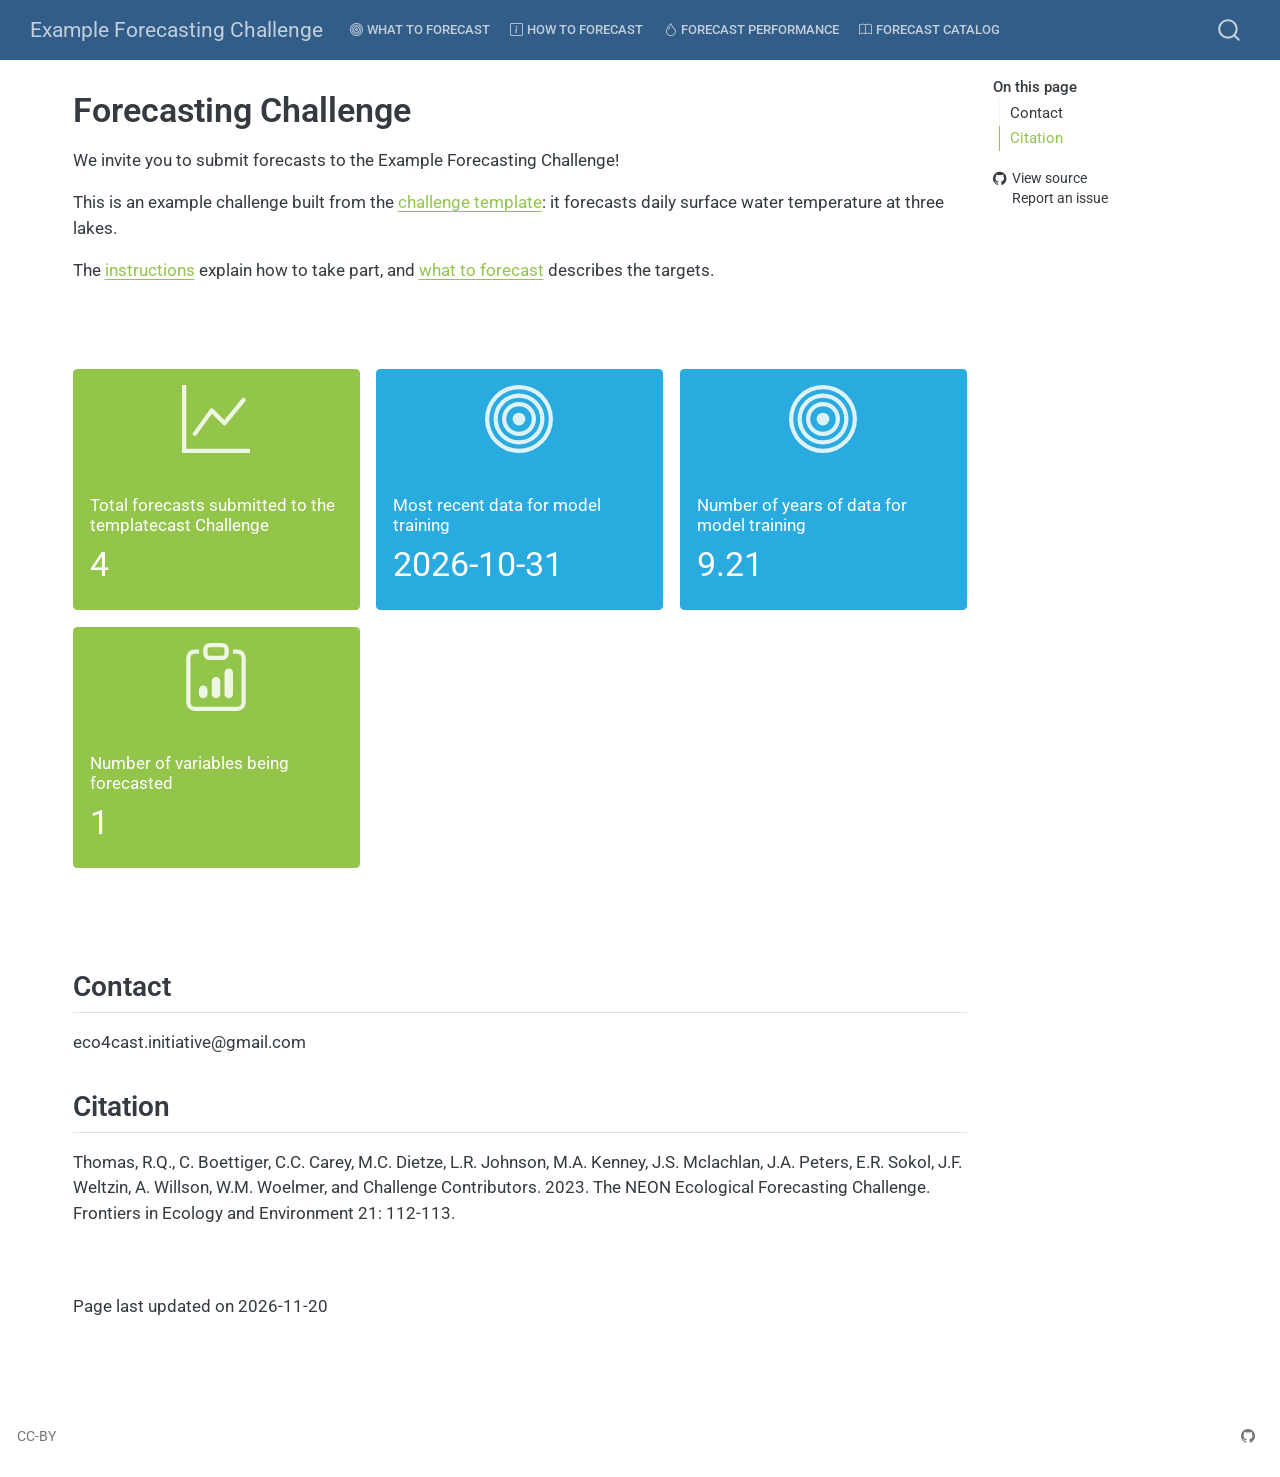
==== index.html @ 9c1fbd9d "update pages" ====
<!DOCTYPE html>
<html xmlns="http://www.w3.org/1999/xhtml" lang="en" xml:lang="en"><head>

<meta charset="utf-8">
<meta name="generator" content="quarto-1.10.19">

<meta name="viewport" content="width=device-width, initial-scale=1.0, user-scalable=yes">


<title>Forecasting Challenge – Example Forecasting Challenge</title>
<style>
/* Default styles provided by pandoc.
** See https://pandoc.org/MANUAL.html#variables-for-html for config info.
*/
span.smallcaps{font-variant: small-caps;}
div.columns{display: flex; gap: 1.5em;}
div.column{flex: auto;}
@media screen {
div.columns{gap: min(4vw, 1.5em);}
div.column{overflow-x: auto;}
}
div.hanging-indent{margin-left: 1.5em; text-indent: -1.5em;}
ul.task-list{list-style: none;}
ul.task-list li input[type="checkbox"] {
  width: 0.8em;
  margin: 0 0.8em 0.2em -1em; /* quarto-specific, see https://github.com/quarto-dev/quarto-cli/issues/4556 */ 
  vertical-align: middle;
}
</style>


<script src="site_libs/quarto-nav/quarto-nav.js"></script>
<script src="site_libs/quarto-nav/headroom.min.js"></script>
<script src="site_libs/clipboard/clipboard.min.js"></script>
<script src="site_libs/quarto-search/autocomplete.umd.js"></script>
<script src="site_libs/quarto-search/fuse.min.js"></script>
<script src="site_libs/quarto-search/quarto-search.js"></script>
<meta name="quarto:offset" content="./">
<script src="site_libs/quarto-html/quarto.js" type="module"></script>
<script src="site_libs/quarto-html/tabsets/tabsets.js" type="module"></script>
<script src="site_libs/quarto-html/popper.min.js"></script>
<script src="site_libs/quarto-html/tippy.umd.min.js"></script>
<script src="site_libs/quarto-html/anchor.min.js"></script>
<link href="site_libs/quarto-html/tippy.css" rel="stylesheet">
<link href="site_libs/quarto-html/quarto-syntax-highlighting-bf27225e3a48a9273f3daa8f8e829971.css" rel="stylesheet" id="quarto-text-highlighting-styles">
<script src="site_libs/bootstrap/bootstrap.min.js"></script>
<link href="site_libs/bootstrap/bootstrap-icons.css" rel="stylesheet">
<link href="site_libs/bootstrap/bootstrap-47fb48d67031e651012d44fee83e0b19.min.css" rel="stylesheet" append-hash="true" id="quarto-bootstrap" data-mode="light">
<script id="quarto-search-options" type="application/json">{
  "location": "navbar",
  "copy-button": false,
  "collapse-after": 3,
  "panel-placement": "end",
  "type": "overlay",
  "limit": 50,
  "keyboard-shortcut": [
    "f",
    "/",
    "s"
  ],
  "show-item-context": false,
  "language": {
    "search-no-results-text": "No results",
    "search-matching-documents-text": "matching documents",
    "search-copy-link-title": "Copy link to search",
    "search-hide-matches-text": "Hide additional matches",
    "search-more-match-text": "more match in this document",
    "search-more-matches-text": "more matches in this document",
    "search-clear-button-title": "Clear",
    "search-text-placeholder": "",
    "search-detached-cancel-button-title": "Cancel",
    "search-submit-button-title": "Submit",
    "search-label": "Search"
  }
}</script>
<link href="site_libs/htmltools-fill-0.5.9/fill.css" rel="stylesheet">
<script src="site_libs/bslib-component-js-0.12.0/components.min.js"></script>
<script src="site_libs/bslib-component-js-0.12.0/web-components.min.js" type="module"></script>
<link href="site_libs/bslib-component-css-0.12.0/components.css" rel="stylesheet">
<script src="site_libs/bslib-tag-require-0.12.0/tag-require.js"></script>


<link rel="stylesheet" href="styles.css">
</head>

<body class="nav-fixed quarto-light">

<div id="quarto-search-results"></div>
  <header id="quarto-header" class="headroom fixed-top">
    <nav class="navbar navbar-expand-lg " data-bs-theme="dark">
      <div class="navbar-container container-fluid">
      <div class="navbar-brand-container mx-auto">
    <a class="navbar-brand" href="./index.html">
    <span class="navbar-title">Example Forecasting Challenge</span>
    </a>
  </div>
            <div id="quarto-search" class="" title="Search"></div>
          <button class="navbar-toggler" type="button" data-bs-toggle="collapse" data-bs-target="#navbarCollapse" aria-controls="navbarCollapse" role="menu" aria-expanded="false" aria-label="Toggle navigation" onclick="if (window.quartoToggleHeadroom) { window.quartoToggleHeadroom(); }">
  <span class="navbar-toggler-icon"></span>
</button>
          <div class="collapse navbar-collapse" id="navbarCollapse">
            <ul class="navbar-nav navbar-nav-scroll me-auto">
  <li class="nav-item">
    <a class="nav-link" href="./targets.html"> <i class="bi bi-bullseye" role="img">
</i> 
<span class="menu-text">What to forecast</span></a>
  </li>  
  <li class="nav-item">
    <a class="nav-link" href="./instructions.html"> <i class="bi bi-info-square" role="img">
</i> 
<span class="menu-text">How to forecast</span></a>
  </li>  
  <li class="nav-item">
    <a class="nav-link" href="./performance.html"> <i class="bi bi-droplet" role="img">
</i> 
<span class="menu-text">Forecast performance</span></a>
  </li>  
  <li class="nav-item">
    <a class="nav-link" href="./catalog.html"> <i class="bi bi-book" role="img">
</i> 
<span class="menu-text">Forecast catalog</span></a>
  </li>  
</ul>
          </div> <!-- /navcollapse -->
            <div class="quarto-navbar-tools">
</div>
      </div> <!-- /container-fluid -->
    </nav>
</header>
<!-- content -->
<div id="quarto-content" class="quarto-container page-columns page-rows-contents page-layout-full page-navbar">
<!-- sidebar -->
<!-- margin-sidebar -->
    <div id="quarto-margin-sidebar" class="sidebar margin-sidebar">
        <nav id="TOC" role="doc-toc" class="toc-active">
    <h2 id="toc-title">On this page</h2>
   
  <ul>
  <li><a href="#contact" id="toc-contact" class="nav-link active" data-scroll-target="#contact">Contact</a></li>
  <li><a href="#citation" id="toc-citation" class="nav-link" data-scroll-target="#citation">Citation</a></li>
  </ul>
<div class="toc-actions"><ul><li><a href="https://github.com/rqthomas/challenge-template/blob/main/index.qmd" class="toc-action"><i class="bi bi-github"></i>View source</a></li><li><a href="https://github.com/rqthomas/challenge-template/issues/new" class="toc-action"><i class="bi empty"></i>Report an issue</a></li></ul></div></nav>
    </div>
<!-- main -->
<main class="content column-page-left" id="quarto-document-content">

<header id="title-block-header" class="quarto-title-block default">
<div class="quarto-title">
<h1 class="title">Forecasting Challenge</h1>
</div>



<div class="quarto-title-meta column-page-left">

    
  
    
  </div>
  


</header>


<!-- The home page text above the headline numbers. Replace with your own:
     what the challenge is, who runs it and why. Other files you can add in
     this folder are listed in ?challengeci::render_dashboard. -->
<p>We invite you to submit forecasts to the Example Forecasting Challenge!</p>
<p>This is an example challenge built from the <a href="https://github.com/eco4cast/challenge-template">challenge template</a>: it forecasts daily surface water temperature at three lakes.</p>
<p>The <a href="./instructions.html">instructions</a> explain how to take part, and <a href="./targets.html">what to forecast</a> describes the targets.</p>
<p><br> <br></p>
<div class="cell">
<div class="cell-output-display">
<div class="bslib-grid bslib-mb-spacing html-fill-item" data-require-bs-caller="layout_column_wrap()" data-require-bs-version="5" style="grid-template-columns:repeat(auto-fit, minmax(min(250px, 100%), 1fr));grid-auto-rows:1fr;--bslib-grid-height:auto;--bslib-grid-height-mobile:auto;">
<div class="bslib-grid-item bslib-gap-spacing html-fill-container">
<div class="card bslib-card bslib-mb-spacing html-fill-item html-fill-container bslib-value-box bg-success showcase-left-center" data-bslib-card-init="" data-require-bs-caller="card() value_box()" data-require-bs-version="5 5">
<div class="card-body bslib-gap-spacing html-fill-item html-fill-container" style="margin-top:auto;margin-bottom:auto;flex:1 1 auto; padding:0;">
<div class="value-box-grid html-fill-item" style="--bslib-grid-height:auto;--bslib-grid-height-mobile:auto;---bslib-value-box-showcase-w:30%;---bslib-value-box-showcase-w-fs:1fr;---bslib-value-box-showcase-max-h:100px;---bslib-value-box-showcase-max-h-fs:67%;">
<div class="value-box-showcase html-fill-item html-fill-container"><svg xmlns="http://www.w3.org/2000/svg" viewbox="0 0 16 16" class="bi bi-graph-up " style="height:1em;width:1em;fill:currentColor;vertical-align:-0.125em;" aria-hidden="true" role="img"><path fill-rule="evenodd" d="M0 0h1v15h15v1H0V0Zm14.817 3.113a.5.5 0 0 1 .07.704l-4.5 5.5a.5.5 0 0 1-.74.037L7.06 6.767l-3.656 5.027a.5.5 0 0 1-.808-.588l4-5.5a.5.5 0 0 1 .758-.06l2.609 2.61 4.15-5.073a.5.5 0 0 1 .704-.07Z"></path></svg></div>
<div class="value-box-area html-fill-item html-fill-container">
<p class="value-box-title">Total forecasts submitted to the templatecast Challenge</p>
<p class="value-box-value">4</p>
</div>
</div>
</div>
<script data-bslib-card-init="">bslib.Card.initializeAllCards();</script>
</div>
</div>
<div class="bslib-grid-item bslib-gap-spacing html-fill-container">
<div class="card bslib-card bslib-mb-spacing html-fill-item html-fill-container bslib-value-box bg-info showcase-left-center" data-bslib-card-init="" data-require-bs-caller="card() value_box()" data-require-bs-version="5 5">
<div class="card-body bslib-gap-spacing html-fill-item html-fill-container" style="margin-top:auto;margin-bottom:auto;flex:1 1 auto; padding:0;">
<div class="value-box-grid html-fill-item" style="--bslib-grid-height:auto;--bslib-grid-height-mobile:auto;---bslib-value-box-showcase-w:30%;---bslib-value-box-showcase-w-fs:1fr;---bslib-value-box-showcase-max-h:100px;---bslib-value-box-showcase-max-h-fs:67%;">
<div class="value-box-showcase html-fill-item html-fill-container"><svg xmlns="http://www.w3.org/2000/svg" viewbox="0 0 16 16" class="bi bi-bullseye " style="height:1em;width:1em;fill:currentColor;vertical-align:-0.125em;" aria-hidden="true" role="img"><path d="M8 15A7 7 0 1 1 8 1a7 7 0 0 1 0 14zm0 1A8 8 0 1 0 8 0a8 8 0 0 0 0 16z"></path>
<path d="M8 13A5 5 0 1 1 8 3a5 5 0 0 1 0 10zm0 1A6 6 0 1 0 8 2a6 6 0 0 0 0 12z"></path>
<path d="M8 11a3 3 0 1 1 0-6 3 3 0 0 1 0 6zm0 1a4 4 0 1 0 0-8 4 4 0 0 0 0 8z"></path>
<path d="M9.5 8a1.5 1.5 0 1 1-3 0 1.5 1.5 0 0 1 3 0z"></path></svg></div>
<div class="value-box-area html-fill-item html-fill-container">
<p class="value-box-title">Most recent data for model training</p>
<p class="value-box-value">2026-10-31</p>
</div>
</div>
</div>
<script data-bslib-card-init="">bslib.Card.initializeAllCards();</script>
</div>
</div>
<div class="bslib-grid-item bslib-gap-spacing html-fill-container">
<div class="card bslib-card bslib-mb-spacing html-fill-item html-fill-container bslib-value-box bg-info showcase-left-center" data-bslib-card-init="" data-require-bs-caller="card() value_box()" data-require-bs-version="5 5">
<div class="card-body bslib-gap-spacing html-fill-item html-fill-container" style="margin-top:auto;margin-bottom:auto;flex:1 1 auto; padding:0;">
<div class="value-box-grid html-fill-item" style="--bslib-grid-height:auto;--bslib-grid-height-mobile:auto;---bslib-value-box-showcase-w:30%;---bslib-value-box-showcase-w-fs:1fr;---bslib-value-box-showcase-max-h:100px;---bslib-value-box-showcase-max-h-fs:67%;">
<div class="value-box-showcase html-fill-item html-fill-container"><svg xmlns="http://www.w3.org/2000/svg" viewbox="0 0 16 16" class="bi bi-bullseye " style="height:1em;width:1em;fill:currentColor;vertical-align:-0.125em;" aria-hidden="true" role="img"><path d="M8 15A7 7 0 1 1 8 1a7 7 0 0 1 0 14zm0 1A8 8 0 1 0 8 0a8 8 0 0 0 0 16z"></path>
<path d="M8 13A5 5 0 1 1 8 3a5 5 0 0 1 0 10zm0 1A6 6 0 1 0 8 2a6 6 0 0 0 0 12z"></path>
<path d="M8 11a3 3 0 1 1 0-6 3 3 0 0 1 0 6zm0 1a4 4 0 1 0 0-8 4 4 0 0 0 0 8z"></path>
<path d="M9.5 8a1.5 1.5 0 1 1-3 0 1.5 1.5 0 0 1 3 0z"></path></svg></div>
<div class="value-box-area html-fill-item html-fill-container">
<p class="value-box-title">Number of years of data for model training</p>
<p class="value-box-value">9.21</p>
</div>
</div>
</div>
<script data-bslib-card-init="">bslib.Card.initializeAllCards();</script>
</div>
</div>
<div class="bslib-grid-item bslib-gap-spacing html-fill-container">
<div class="card bslib-card bslib-mb-spacing html-fill-item html-fill-container bslib-value-box bg-success showcase-left-center" data-bslib-card-init="" data-require-bs-caller="card() value_box()" data-require-bs-version="5 5">
<div class="card-body bslib-gap-spacing html-fill-item html-fill-container" style="margin-top:auto;margin-bottom:auto;flex:1 1 auto; padding:0;">
<div class="value-box-grid html-fill-item" style="--bslib-grid-height:auto;--bslib-grid-height-mobile:auto;---bslib-value-box-showcase-w:30%;---bslib-value-box-showcase-w-fs:1fr;---bslib-value-box-showcase-max-h:100px;---bslib-value-box-showcase-max-h-fs:67%;">
<div class="value-box-showcase html-fill-item html-fill-container"><svg xmlns="http://www.w3.org/2000/svg" viewbox="0 0 16 16" class="bi bi-clipboard-data " style="height:1em;width:1em;fill:currentColor;vertical-align:-0.125em;" aria-hidden="true" role="img"><path d="M4 11a1 1 0 1 1 2 0v1a1 1 0 1 1-2 0v-1zm6-4a1 1 0 1 1 2 0v5a1 1 0 1 1-2 0V7zM7 9a1 1 0 0 1 2 0v3a1 1 0 1 1-2 0V9z"></path>
<path d="M4 1.5H3a2 2 0 0 0-2 2V14a2 2 0 0 0 2 2h10a2 2 0 0 0 2-2V3.5a2 2 0 0 0-2-2h-1v1h1a1 1 0 0 1 1 1V14a1 1 0 0 1-1 1H3a1 1 0 0 1-1-1V3.5a1 1 0 0 1 1-1h1v-1z"></path>
<path d="M9.5 1a.5.5 0 0 1 .5.5v1a.5.5 0 0 1-.5.5h-3a.5.5 0 0 1-.5-.5v-1a.5.5 0 0 1 .5-.5h3zm-3-1A1.5 1.5 0 0 0 5 1.5v1A1.5 1.5 0 0 0 6.5 4h3A1.5 1.5 0 0 0 11 2.5v-1A1.5 1.5 0 0 0 9.5 0h-3z"></path></svg></div>
<div class="value-box-area html-fill-item html-fill-container">
<p class="value-box-title">Number of variables being forecasted</p>
<p class="value-box-value">1</p>
</div>
</div>
</div>
<script data-bslib-card-init="">bslib.Card.initializeAllCards();</script>
</div>
</div>
</div>
</div>
</div>
<p><br> <br></p>
<!-- Default end of the home page. A challenge replaces it with its own
     _content/home-more.qmd in its dashboard folder. -->
<section id="contact" class="level2">
<h2 class="anchored" data-anchor-id="contact">Contact</h2>
<p>eco4cast.initiative@gmail.com</p>
</section>
<section id="citation" class="level2">
<h2 class="anchored" data-anchor-id="citation">Citation</h2>
<p>Thomas, R.Q., C. Boettiger, C.C. Carey, M.C. Dietze, L.R. Johnson, M.A.&nbsp;Kenney, J.S. Mclachlan, J.A. Peters, E.R. Sokol, J.F. Weltzin, A. Willson, W.M. Woelmer, and Challenge Contributors. 2023. The NEON Ecological Forecasting Challenge. Frontiers in Ecology and Environment 21: 112-113.</p>
<p><br> <br> Page last updated on 2026-11-20</p>


</section>

</main> <!-- /main -->
<script id="quarto-html-after-body" type="application/javascript">
  window.document.addEventListener("DOMContentLoaded", function (event) {
    const icon = "";
    const anchorJS = new window.AnchorJS();
    anchorJS.options = {
      placement: 'right',
      icon: icon
    };
    anchorJS.add('.anchored');
    const isCodeAnnotation = (el) => {
      for (const clz of el.classList) {
        if (clz.startsWith('code-annotation-')) {                     
          return true;
        }
      }
      return false;
    }
    const onCopySuccess = function(e) {
      // button target
      const button = e.trigger;
      // don't keep focus
      button.blur();
      // flash "checked"
      button.classList.add('code-copy-button-checked');
      var currentTitle = button.getAttribute("title");
      button.setAttribute("title", "Copied!");
      let tooltip;
      if (window.bootstrap) {
        button.setAttribute("data-bs-toggle", "tooltip");
        button.setAttribute("data-bs-placement", "left");
        button.setAttribute("data-bs-title", "Copied!");
        tooltip = new bootstrap.Tooltip(button, 
          { trigger: "manual", 
            customClass: "code-copy-button-tooltip",
            offset: [0, -8]});
        tooltip.show();    
      }
      setTimeout(function() {
        if (tooltip) {
          tooltip.hide();
          button.removeAttribute("data-bs-title");
          button.removeAttribute("data-bs-toggle");
          button.removeAttribute("data-bs-placement");
        }
        button.setAttribute("title", currentTitle);
        button.classList.remove('code-copy-button-checked');
      }, 1000);
      // clear code selection
      e.clearSelection();
    }
    const getTextToCopy = function(trigger) {
      const outerScaffold = trigger.parentElement.cloneNode(true);
      const codeEl = outerScaffold.querySelector('code');
      for (const childEl of codeEl.children) {
        if (isCodeAnnotation(childEl)) {
          childEl.remove();
        }
      }
      return codeEl.innerText;
    }
    const clipboard = new window.ClipboardJS('.code-copy-button:not([data-in-quarto-modal])', {
      text: getTextToCopy
    });
    clipboard.on('success', onCopySuccess);
    if (window.document.getElementById('quarto-embedded-source-code-modal')) {
      const clipboardModal = new window.ClipboardJS('.code-copy-button[data-in-quarto-modal]', {
        text: getTextToCopy,
        container: window.document.getElementById('quarto-embedded-source-code-modal')
      });
      clipboardModal.on('success', onCopySuccess);
    }
      var localhostRegex = new RegExp(/^(?:http|https):\/\/localhost\:?[0-9]*\//);
      var mailtoRegex = new RegExp(/^mailto:/);
        var filterRegex = new RegExp("https:\/\/rqthomas\.github\.io\/challenge-template\/");
      var isInternal = (href) => {
          return filterRegex.test(href) || localhostRegex.test(href) || mailtoRegex.test(href);
      }
      // Inspect non-navigation links and adorn them if external
     var links = window.document.querySelectorAll('a[href]:not(.nav-link):not(.navbar-brand):not(.toc-action):not(.sidebar-link):not(.sidebar-item-toggle):not(.pagination-link):not(.no-external):not([aria-hidden]):not(.dropdown-item):not(.quarto-navigation-tool):not(.about-link)');
      for (var i=0; i<links.length; i++) {
        const link = links[i];
        if (!isInternal(link.href)) {
          // undo the damage that might have been done by quarto-nav.js in the case of
          // links that we want to consider external
          if (link.dataset.originalHref !== undefined) {
            link.href = link.dataset.originalHref;
          }
        }
      }
    function tippyHover(el, contentFn, onTriggerFn, onUntriggerFn) {
      const config = {
        allowHTML: true,
        maxWidth: 500,
        delay: 100,
        arrow: false,
        appendTo: function(el) {
            return el.parentElement;
        },
        interactive: true,
        interactiveBorder: 10,
        theme: 'quarto',
        placement: 'bottom-start',
      };
      if (contentFn) {
        config.content = contentFn;
      }
      if (onTriggerFn) {
        config.onTrigger = onTriggerFn;
      }
      if (onUntriggerFn) {
        config.onUntrigger = onUntriggerFn;
      }
      window.tippy(el, config); 
    }
    const noterefs = window.document.querySelectorAll('a[role="doc-noteref"]');
    for (var i=0; i<noterefs.length; i++) {
      const ref = noterefs[i];
      tippyHover(ref, function() {
        // use id or data attribute instead here
        let href = ref.getAttribute('data-footnote-href') || ref.getAttribute('href');
        try { href = new URL(href).hash; } catch {}
        const id = href.replace(/^#\/?/, "");
        const note = window.document.getElementById(id);
        if (note) {
          return note.innerHTML;
        } else {
          return "";
        }
      });
    }
    const xrefs = window.document.querySelectorAll('a.quarto-xref');
    const processXRef = (id, note) => {
      // Strip column container classes
      const stripColumnClz = (el) => {
        el.classList.remove("page-full", "page-columns");
        if (el.children) {
          for (const child of el.children) {
            stripColumnClz(child);
          }
        }
      }
      stripColumnClz(note)
      if (id === null || id.startsWith('sec-')) {
        // Special case sections, only their first couple elements
        const container = document.createElement("div");
        if (note.children && note.children.length > 2) {
          container.appendChild(note.children[0].cloneNode(true));
          for (let i = 1; i < note.children.length; i++) {
            const child = note.children[i];
            if (child.tagName === "P" && child.innerText === "") {
              continue;
            } else {
              container.appendChild(child.cloneNode(true));
              break;
            }
          }
          if (window.Quarto?.typesetMath) {
            window.Quarto.typesetMath(container);
          }
          return container.innerHTML
        } else {
          if (window.Quarto?.typesetMath) {
            window.Quarto.typesetMath(note);
          }
          return note.innerHTML;
        }
      } else {
        // Remove any anchor links if they are present
        const anchorLink = note.querySelector('a.anchorjs-link');
        if (anchorLink) {
          anchorLink.remove();
        }
        if (window.Quarto?.typesetMath) {
          window.Quarto.typesetMath(note);
        }
        if (note.classList.contains("callout")) {
          return note.outerHTML;
        } else {
          return note.innerHTML;
        }
      }
    }
    for (var i=0; i<xrefs.length; i++) {
      const xref = xrefs[i];
      tippyHover(xref, undefined, function(instance) {
        instance.disable();
        let url = xref.getAttribute('href');
        let hash = undefined; 
        if (url.startsWith('#')) {
          hash = url;
        } else {
          try { hash = new URL(url).hash; } catch {}
        }
        if (hash) {
          const id = hash.replace(/^#\/?/, "");
          const note = window.document.getElementById(id);
          if (note !== null) {
            try {
              const html = processXRef(id, note.cloneNode(true));
              instance.setContent(html);
            } finally {
              instance.enable();
              instance.show();
            }
          } else {
            // See if we can fetch this
            fetch(url.split('#')[0])
            .then(res => res.text())
            .then(html => {
              const parser = new DOMParser();
              const htmlDoc = parser.parseFromString(html, "text/html");
              const note = htmlDoc.getElementById(id);
              if (note !== null) {
                const html = processXRef(id, note);
                instance.setContent(html);
              } 
            }).finally(() => {
              instance.enable();
              instance.show();
            });
          }
        } else {
          // See if we can fetch a full url (with no hash to target)
          // This is a special case and we should probably do some content thinning / targeting
          fetch(url)
          .then(res => res.text())
          .then(html => {
            const parser = new DOMParser();
            const htmlDoc = parser.parseFromString(html, "text/html");
            const note = htmlDoc.querySelector('main.content');
            if (note !== null) {
              // This should only happen for chapter cross references
              // (since there is no id in the URL)
              // remove the first header
              if (note.children.length > 0 && note.children[0].tagName === "HEADER") {
                note.children[0].remove();
              }
              const html = processXRef(null, note);
              instance.setContent(html);
            } 
          }).finally(() => {
            instance.enable();
            instance.show();
          });
        }
      }, function(instance) {
      });
    }
        let selectedAnnoteEl;
        const selectorForAnnotation = ( cell, annotation) => {
          let cellAttr = 'data-code-cell="' + cell + '"';
          let lineAttr = 'data-code-annotation="' +  annotation + '"';
          const selector = 'span[' + cellAttr + '][' + lineAttr + ']';
          return selector;
        }
        const selectCodeLines = (annoteEl) => {
          const doc = window.document;
          const targetCell = annoteEl.getAttribute("data-target-cell");
          const targetAnnotation = annoteEl.getAttribute("data-target-annotation");
          const annoteSpan = window.document.querySelector(selectorForAnnotation(targetCell, targetAnnotation));
          const lines = annoteSpan.getAttribute("data-code-lines").split(",");
          const lineIds = lines.map((line) => {
            return targetCell + "-" + line;
          })
          let top = null;
          let height = null;
          let parent = null;
          if (lineIds.length > 0) {
              //compute the position of the single el (top and bottom and make a div)
              const el = window.document.getElementById(lineIds[0]);
              top = el.offsetTop;
              height = el.offsetHeight;
              parent = el.parentElement.parentElement;
            if (lineIds.length > 1) {
              const lastEl = window.document.getElementById(lineIds[lineIds.length - 1]);
              const bottom = lastEl.offsetTop + lastEl.offsetHeight;
              height = bottom - top;
            }
            if (top !== null && height !== null && parent !== null) {
              // cook up a div (if necessary) and position it 
              let div = window.document.getElementById("code-annotation-line-highlight");
              if (div === null) {
                div = window.document.createElement("div");
                div.setAttribute("id", "code-annotation-line-highlight");
                div.style.position = 'absolute';
                parent.appendChild(div);
              }
              div.style.top = top - 2 + "px";
              div.style.height = height + 4 + "px";
              div.style.left = 0;
              let gutterDiv = window.document.getElementById("code-annotation-line-highlight-gutter");
              if (gutterDiv === null) {
                gutterDiv = window.document.createElement("div");
                gutterDiv.setAttribute("id", "code-annotation-line-highlight-gutter");
                gutterDiv.style.position = 'absolute';
                const codeCell = window.document.getElementById(targetCell);
                const gutter = codeCell.querySelector('.code-annotation-gutter');
                gutter.appendChild(gutterDiv);
              }
              gutterDiv.style.top = top - 2 + "px";
              gutterDiv.style.height = height + 4 + "px";
            }
            selectedAnnoteEl = annoteEl;
          }
        };
        const unselectCodeLines = () => {
          const elementsIds = ["code-annotation-line-highlight", "code-annotation-line-highlight-gutter"];
          elementsIds.forEach((elId) => {
            const div = window.document.getElementById(elId);
            if (div) {
              div.remove();
            }
          });
          selectedAnnoteEl = undefined;
        };
          // Handle positioning of the toggle
      window.addEventListener(
        "resize",
        throttle(() => {
          elRect = undefined;
          if (selectedAnnoteEl) {
            selectCodeLines(selectedAnnoteEl);
          }
        }, 10)
      );
      function throttle(fn, ms) {
      let throttle = false;
      let timer;
        return (...args) => {
          if(!throttle) { // first call gets through
              fn.apply(this, args);
              throttle = true;
          } else { // all the others get throttled
              if(timer) clearTimeout(timer); // cancel #2
              timer = setTimeout(() => {
                fn.apply(this, args);
                timer = throttle = false;
              }, ms);
          }
        };
      }
        // Attach click handler to the DT
        const annoteDls = window.document.querySelectorAll('dt[data-target-cell]');
        for (const annoteDlNode of annoteDls) {
          annoteDlNode.addEventListener('click', (event) => {
            const clickedEl = event.target;
            if (clickedEl !== selectedAnnoteEl) {
              unselectCodeLines();
              const activeEl = window.document.querySelector('dt[data-target-cell].code-annotation-active');
              if (activeEl) {
                activeEl.classList.remove('code-annotation-active');
              }
              selectCodeLines(clickedEl);
              clickedEl.classList.add('code-annotation-active');
            } else {
              // Unselect the line
              unselectCodeLines();
              clickedEl.classList.remove('code-annotation-active');
            }
          });
        }
    const findCites = (el) => {
      const parentEl = el.parentElement;
      if (parentEl) {
        const cites = parentEl.dataset.cites;
        if (cites) {
          return {
            el,
            cites: cites.split(' ')
          };
        } else {
          return findCites(el.parentElement)
        }
      } else {
        return undefined;
      }
    };
    var bibliorefs = window.document.querySelectorAll('a[role="doc-biblioref"]');
    for (var i=0; i<bibliorefs.length; i++) {
      const ref = bibliorefs[i];
      const citeInfo = findCites(ref);
      if (citeInfo) {
        tippyHover(citeInfo.el, function() {
          var popup = window.document.createElement('div');
          citeInfo.cites.forEach(function(cite) {
            var citeDiv = window.document.createElement('div');
            citeDiv.classList.add('hanging-indent');
            citeDiv.classList.add('csl-entry');
            var biblioDiv = window.document.getElementById('ref-' + cite);
            if (biblioDiv) {
              citeDiv.innerHTML = biblioDiv.innerHTML;
            }
            popup.appendChild(citeDiv);
          });
          return popup.innerHTML;
        });
      }
    }
  });
  </script>
</div> <!-- /content -->
<footer class="footer">
  <div class="nav-footer">
    <div class="nav-footer-left">
<p>CC-BY</p>
</div>   
    <div class="nav-footer-center">
      &nbsp;
    <div class="toc-actions d-sm-block d-md-none"><ul><li><a href="https://github.com/rqthomas/challenge-template/blob/main/index.qmd" class="toc-action"><i class="bi bi-github"></i>View source</a></li><li><a href="https://github.com/rqthomas/challenge-template/issues/new" class="toc-action"><i class="bi empty"></i>Report an issue</a></li></ul></div></div>
    <div class="nav-footer-right">
      <ul class="footer-items list-unstyled">
    <li class="nav-item compact">
    <a class="nav-link" href="https://github.com/rqthomas/challenge-template">
      <i class="bi bi-github" role="img">
</i> 
    </a>
  </li>  
</ul>
    </div>
  </div>
</footer>




</body></html>
---- site_libs/quarto-html/tippy.css ----
.tippy-box[data-animation=fade][data-state=hidden]{opacity:0}[data-tippy-root]{max-width:calc(100vw - 10px)}.tippy-box{position:relative;background-color:#333;color:#fff;border-radius:4px;font-size:14px;line-height:1.4;white-space:normal;outline:0;transition-property:transform,visibility,opacity}.tippy-box[data-placement^=top]>.tippy-arrow{bottom:0}.tippy-box[data-placement^=top]>.tippy-arrow:before{bottom:-7px;left:0;border-width:8px 8px 0;border-top-color:initial;transform-origin:center top}.tippy-box[data-placement^=bottom]>.tippy-arrow{top:0}.tippy-box[data-placement^=bottom]>.tippy-arrow:before{top:-7px;left:0;border-width:0 8px 8px;border-bottom-color:initial;transform-origin:center bottom}.tippy-box[data-placement^=left]>.tippy-arrow{right:0}.tippy-box[data-placement^=left]>.tippy-arrow:before{border-width:8px 0 8px 8px;border-left-color:initial;right:-7px;transform-origin:center left}.tippy-box[data-placement^=right]>.tippy-arrow{left:0}.tippy-box[data-placement^=right]>.tippy-arrow:before{left:-7px;border-width:8px 8px 8px 0;border-right-color:initial;transform-origin:center right}.tippy-box[data-inertia][data-state=visible]{transition-timing-function:cubic-bezier(.54,1.5,.38,1.11)}.tippy-arrow{width:16px;height:16px;color:#333}.tippy-arrow:before{content:"";position:absolute;border-color:transparent;border-style:solid}.tippy-content{position:relative;padding:5px 9px;z-index:1}
---- site_libs/quarto-html/quarto-syntax-highlighting-bf27225e3a48a9273f3daa8f8e829971.css ----
/* quarto syntax highlight colors */
:root {
  --quarto-hl-ot-color: #003B4F;
  --quarto-hl-at-color: #657422;
  --quarto-hl-ss-color: #20794D;
  --quarto-hl-an-color: #5E5E5E;
  --quarto-hl-fu-color: #4758AB;
  --quarto-hl-st-color: #20794D;
  --quarto-hl-cf-color: #003B4F;
  --quarto-hl-op-color: #5E5E5E;
  --quarto-hl-er-color: #AD0000;
  --quarto-hl-bn-color: #AD0000;
  --quarto-hl-al-color: #AD0000;
  --quarto-hl-va-color: #111111;
  --quarto-hl-bu-color: inherit;
  --quarto-hl-ex-color: inherit;
  --quarto-hl-pp-color: #AD0000;
  --quarto-hl-in-color: #5E5E5E;
  --quarto-hl-vs-color: #20794D;
  --quarto-hl-wa-color: #5E5E5E;
  --quarto-hl-do-color: #5E5E5E;
  --quarto-hl-im-color: #00769E;
  --quarto-hl-ch-color: #20794D;
  --quarto-hl-dt-color: #AD0000;
  --quarto-hl-fl-color: #AD0000;
  --quarto-hl-co-color: #5E5E5E;
  --quarto-hl-cv-color: #5E5E5E;
  --quarto-hl-cn-color: #8f5902;
  --quarto-hl-sc-color: #5E5E5E;
  --quarto-hl-dv-color: #AD0000;
  --quarto-hl-kw-color: #003B4F;
}

/* other quarto variables */
:root {
  --quarto-font-monospace: SFMono-Regular, Menlo, Monaco, Consolas, "Liberation Mono", "Courier New", monospace;
}

/* syntax highlight based on Pandoc's rules */
pre > code.sourceCode > span {
  color: #003B4F;
}

code.sourceCode > span {
  color: #003B4F;
}

div.sourceCode,
div.sourceCode pre.sourceCode {
  color: #003B4F;
}

/* Normal */
code span {
  color: #003B4F;
}

/* Alert */
code span.al {
  color: #AD0000;
  font-style: inherit;
}

/* Annotation */
code span.an {
  color: #5E5E5E;
  font-style: inherit;
}

/* Attribute */
code span.at {
  color: #657422;
  font-style: inherit;
}

/* BaseN */
code span.bn {
  color: #AD0000;
  font-style: inherit;
}

/* BuiltIn */
code span.bu {
  font-style: inherit;
}

/* ControlFlow */
code span.cf {
  color: #003B4F;
  font-weight: bold;
  font-style: inherit;
}

/* Char */
code span.ch {
  color: #20794D;
  font-style: inherit;
}

/* Constant */
code span.cn {
  color: #8f5902;
  font-style: inherit;
}

/* Comment */
code span.co {
  color: #5E5E5E;
  font-style: inherit;
}

/* CommentVar */
code span.cv {
  color: #5E5E5E;
  font-style: italic;
}

/* Documentation */
code span.do {
  color: #5E5E5E;
  font-style: italic;
}

/* DataType */
code span.dt {
  color: #AD0000;
  font-style: inherit;
}

/* DecVal */
code span.dv {
  color: #AD0000;
  font-style: inherit;
}

/* Error */
code span.er {
  color: #AD0000;
  font-style: inherit;
}

/* Extension */
code span.ex {
  font-style: inherit;
}

/* Float */
code span.fl {
  color: #AD0000;
  font-style: inherit;
}

/* Function */
code span.fu {
  color: #4758AB;
  font-style: inherit;
}

/* Import */
code span.im {
  color: #00769E;
  font-style: inherit;
}

/* Information */
code span.in {
  color: #5E5E5E;
  font-style: inherit;
}

/* Keyword */
code span.kw {
  color: #003B4F;
  font-weight: bold;
  font-style: inherit;
}

/* Operator */
code span.op {
  color: #5E5E5E;
  font-style: inherit;
}

/* Other */
code span.ot {
  color: #003B4F;
  font-style: inherit;
}

/* Preprocessor */
code span.pp {
  color: #AD0000;
  font-style: inherit;
}

/* SpecialChar */
code span.sc {
  color: #5E5E5E;
  font-style: inherit;
}

/* SpecialString */
code span.ss {
  color: #20794D;
  font-style: inherit;
}

/* String */
code span.st {
  color: #20794D;
  font-style: inherit;
}

/* Variable */
code span.va {
  color: #111111;
  font-style: inherit;
}

/* VerbatimString */
code span.vs {
  color: #20794D;
  font-style: inherit;
}

/* Warning */
code span.wa {
  color: #5E5E5E;
  font-style: italic;
}

.prevent-inlining {
  content: "</";
}

/*# sourceMappingURL=8be38f48d34c45af72792cbd699585e7.css.map */
---- site_libs/htmltools-fill-0.5.9/fill.css ----
@layer htmltools {
  .html-fill-container {
    display: flex;
    flex-direction: column;
    /* Prevent the container from expanding vertically or horizontally beyond its
    parent's constraints. */
    min-height: 0;
    min-width: 0;
  }
  .html-fill-container > .html-fill-item {
    /* Fill items can grow and shrink freely within
    available vertical space in fillable container */
    flex: 1 1 auto;
    min-height: 0;
    min-width: 0;
  }
  .html-fill-container > :not(.html-fill-item) {
    /* Prevent shrinking or growing of non-fill items */
    flex: 0 0 auto;
  }
}
---- site_libs/bslib-component-css-0.12.0/components.css ----
.accordion .accordion-header{font-size:calc(1.325rem + .9vw);margin-top:0;margin-bottom:.5rem;font-weight:400;line-height:1.2;color:var(--bs-heading-color);margin-bottom:0}@media (min-width: 1200px){.accordion .accordion-header{font-size:2rem}}.accordion .accordion-icon:not(:empty){margin-right:0.75rem;display:flex}.accordion .accordion-button:not(.collapsed){box-shadow:none}.accordion .accordion-button:not(.collapsed):focus{box-shadow:var(--bs-accordion-btn-focus-box-shadow)}.bslib-card{overflow:auto}.bslib-card .card-body+.card-body{padding-top:0}.bslib-card .card-body{overflow:auto}.bslib-card .card-body p{margin-top:0}.bslib-card .card-body p:last-child{margin-bottom:0}.bslib-card .card-body{max-height:var(--bslib-card-body-max-height, none)}.bslib-card[data-full-screen="true"]>.card-body{max-height:var(--bslib-card-body-max-height-full-screen, none)}.bslib-card .card-header{display:flex;flex-direction:row;align-items:center;align-self:stretch;min-height:2.5rem;padding-block:calc(var(--bs-card-cap-padding-y) / 2);gap:0.25rem}.bslib-card .card-header>.nav{flex:1;min-width:0}.bslib-card .card-header>.bslib-nav-spacer{margin-left:auto}.bslib-card .card-header .form-group{margin-bottom:0}.bslib-card .card-header .selectize-control{margin-bottom:0}.bslib-card .card-header .selectize-control .item{margin-right:1.15rem}.bslib-card .card-footer{margin-top:auto}.bslib-card .bslib-navs-card-title{display:flex;flex-wrap:wrap;justify-content:space-between;align-items:center}.bslib-card .bslib-navs-card-title .nav{margin-left:auto}.bslib-card .bslib-sidebar-layout:not([data-bslib-sidebar-border="true"]){border:none}.bslib-card .bslib-sidebar-layout:not([data-bslib-sidebar-border-radius="true"]){border-top-left-radius:0;border-top-right-radius:0}.bslib-card[data-full-screen="true"]{position:fixed;inset:3.5rem 1rem 1rem;height:auto !important;max-height:none !important;width:auto !important;z-index:1070}.bslib-full-screen-enter{position:absolute;bottom:var(--bslib-full-screen-enter-bottom, 0.2rem);right:var(--bslib-full-screen-enter-right, 0);top:var(--bslib-full-screen-enter-top);left:var(--bslib-full-screen-enter-left);color:var(--bslib-color-fg, var(--bs-card-color));background-color:var(--bslib-color-bg, var(--bs-card-bg, var(--bs-body-bg)));border:var(--bs-card-border-width) solid var(--bslib-color-fg, var(--bs-card-border-color));box-shadow:0 2px 4px rgba(0,0,0,0.15);margin:0.2rem 0.4rem;padding:0.55rem !important;font-size:.8rem;cursor:pointer;opacity:0;z-index:1070}.card:hover>*>.bslib-full-screen-enter,.card:focus-within>*>.bslib-full-screen-enter{opacity:0.6}.card:hover>*>.bslib-full-screen-enter:hover,.card:hover>*>.bslib-full-screen-enter:focus,.card:focus-within>*>.bslib-full-screen-enter:hover,.card:focus-within>*>.bslib-full-screen-enter:focus{opacity:1}.card[data-full-screen="false"]:hover>*>.bslib-full-screen-enter{display:block}.bslib-has-full-screen .bslib-full-screen-enter{display:none !important}.card:has(bslib-offcanvas.show,bslib-offcanvas.showing) .bslib-full-screen-enter{display:none !important}.bslib-full-screen-exit{position:relative;top:1.35rem;font-size:0.9rem;cursor:pointer;text-decoration:none;display:flex;float:right;margin-right:2.15rem;align-items:center;color:rgba(var(--bs-body-bg-rgb), 0.8)}.bslib-full-screen-exit:hover{color:rgba(var(--bs-body-bg-rgb), 1)}.bslib-full-screen-exit svg{margin-left:0.5rem;font-size:1.5rem}#bslib-full-screen-overlay{position:fixed;inset:0;background-color:rgba(var(--bs-body-color-rgb), 0.6);backdrop-filter:blur(2px);-webkit-backdrop-filter:blur(2px);z-index:1069;animation:bslib-full-screen-overlay-enter 400ms cubic-bezier(0.6, 0.02, 0.65, 1) forwards}@keyframes bslib-full-screen-overlay-enter{0%{opacity:0}100%{opacity:1}}@media (max-width: 575.98px){.bslib-card[data-full-screen="true"]{inset:2.5rem 0.5rem 0.5rem}.bslib-full-screen-exit{top:0.75rem;margin-right:1.25rem}}.bslib-grid{--_item-column-span: 1;display:grid !important;gap:var(--bslib-spacer, 1rem);height:var(--bslib-grid-height)}.bslib-grid>*{grid-column:auto/span var(--_item-column-span, 1)}.bslib-grid.grid{grid-template-columns:repeat(var(--bs-columns, 12), minmax(0, 1fr));grid-template-rows:unset;grid-auto-rows:var(--bslib-grid--row-heights);--bslib-grid--row-heights--xs: unset;--bslib-grid--row-heights--sm: unset;--bslib-grid--row-heights--md: unset;--bslib-grid--row-heights--lg: unset;--bslib-grid--row-heights--xl: unset;--bslib-grid--row-heights--xxl: unset}.bslib-grid.grid.bslib-grid--row-heights--xs{--bslib-grid--row-heights: var(--bslib-grid--row-heights--xs)}@media (min-width: 576px){.bslib-grid.grid.bslib-grid--row-heights--sm{--bslib-grid--row-heights: var(--bslib-grid--row-heights--sm)}}@media (min-width: 768px){.bslib-grid.grid.bslib-grid--row-heights--md{--bslib-grid--row-heights: var(--bslib-grid--row-heights--md)}}@media (min-width: 992px){.bslib-grid.grid.bslib-grid--row-heights--lg{--bslib-grid--row-heights: var(--bslib-grid--row-heights--lg)}}@media (min-width: 1200px){.bslib-grid.grid.bslib-grid--row-heights--xl{--bslib-grid--row-heights: var(--bslib-grid--row-heights--xl)}}@media (min-width: 1400px){.bslib-grid.grid.bslib-grid--row-heights--xxl{--bslib-grid--row-heights: var(--bslib-grid--row-heights--xxl)}}.bslib-grid>*>.shiny-input-container{width:100%}bslib-layout-columns.bslib-grid{--_item-column-span: 6}bslib-layout-columns[hidden-until-init]>*{display:none}@media (max-width: 767.98px){bslib-layout-columns:where(.bslib-grid)>*{grid-column:1 / -1}}@media (max-width: 575.98px){.bslib-grid{grid-template-columns:1fr !important;height:var(--bslib-grid-height-mobile)}.bslib-grid.grid{height:unset !important}}.bslib-input-submit-textarea{margin:0 auto}.bslib-submit-textarea-container{display:flex;flex-direction:column;gap:0.5rem;padding:0.5rem;border:var(--bs-border-width, 1px) solid var(--bs-gray-500, #ced4da);border-radius:var(--bs-border-radius-sm, 4px);background-color:var(--bs-body-bg, white);transition:border-color 0.2s, box-shadow 0.2s}.bslib-submit-textarea-container:focus-within{border-color:var(--bs-primary, #007bff);box-shadow:0 0 0 var(--bs-focus-ring-width, 0.25rem) var(--bs-focus-ring-color, rgba(13,110,253,0.25))}.bslib-submit-textarea-container>textarea{border:none;resize:none;min-height:1rem;max-height:10rem;background-color:transparent;padding:0;color:var(--bs-body-color, #212529)}.bslib-submit-textarea-container>textarea:focus{outline:none;box-shadow:none}.bslib-submit-textarea-container>footer{display:flex;flex-wrap:wrap;justify-content:space-between;align-items:center;gap:0.5rem}.bslib-submit-textarea-container .bslib-submit-textarea-btn{margin-left:auto}.bslib-toolbar{display:flex;align-items:center;gap:0.25rem}.bslib-submit-key{border-radius:var(--bs-border-radius-sm, 4px);padding:0.25em 0.5em;font-weight:300;font-size:0.7em;vertical-align:0.15em}:not(.disabled) .bslib-submit-key{background-color:rgba(var(--bs-body-color-rgb, 0, 0, 0), 0.2)}@media (min-width: 576px){.nav:not(.nav-hidden){display:flex !important;display:-webkit-flex !important}.nav:not(.nav-hidden):not(.nav-stacked):not(.flex-column){float:none !important}.nav:not(.nav-hidden):not(.nav-stacked):not(.flex-column)>.bslib-nav-spacer{margin-left:auto !important}.nav:not(.nav-hidden):not(.nav-stacked):not(.flex-column)>.form-inline{margin-top:auto;margin-bottom:auto}.nav:not(.nav-hidden).nav-stacked{flex-direction:column;-webkit-flex-direction:column;height:100%}.nav:not(.nav-hidden).nav-stacked>.bslib-nav-spacer{margin-top:auto !important}}.offcanvas-title{font-size:calc(1.275rem + .3vw);font-weight:400;color:var(--bs-heading-color)}.offcanvas-footer{display:flex;align-items:center;padding:var(--bs-offcanvas-padding-y) var(--bs-offcanvas-padding-x);border-top:var(--bs-offcanvas-border-width) solid var(--bs-offcanvas-border-color)}.bslib-page-fill{width:100%;height:100%;margin:0;padding:var(--bslib-spacer, 1rem);gap:var(--bslib-spacer, 1rem)}@media (max-width: 575.98px){.bslib-flow-mobile>.html-fill-item{flex:0 0 auto}.bslib-flow-mobile.bslib-page-sidebar>.html-fill-item,.bslib-flow-mobile.bslib-page-navbar.has-page-sidebar>.html-fill-item{flex:1 1 auto}.bslib-flow-mobile.bslib-page-sidebar>.bslib-sidebar-layout>.main>.html-fill-item,.bslib-flow-mobile.bslib-page-navbar.has-page-sidebar>.html-fill-container>.bslib-sidebar-layout>.main>.html-fill-item{flex:0 0 auto}}.navbar+.container-fluid:has(>.tab-content>.tab-pane.active.html-fill-container){padding-left:0;padding-right:0}.navbar+.container-fluid>.tab-content>.tab-pane.active.html-fill-container{padding:var(--bslib-spacer, 1rem);gap:var(--bslib-spacer, 1rem)}.navbar+.container-fluid>.tab-content>.tab-pane.active.html-fill-container:has(>.bslib-sidebar-layout:only-child){padding:0}.navbar+.container-fluid>.tab-content>.tab-pane.active.html-fill-container>.bslib-sidebar-layout:only-child:not([data-bslib-sidebar-border="true"]){border-left:none;border-right:none;border-bottom:none}.navbar+.container-fluid>.tab-content>.tab-pane.active.html-fill-container>.bslib-sidebar-layout:only-child:not([data-bslib-sidebar-border-radius="true"]){border-radius:0}.navbar+div>.bslib-sidebar-layout{border-top:var(--bslib-sidebar-border)}:root{--bslib-page-sidebar-title-bg: #202020;--bslib-page-sidebar-title-color: #fff}.bslib-page-sidebar>.navbar{--bs-navbar-brand-color: var(--bslib-page-sidebar-title-color);border-bottom:var(--bs-border-width) solid var(--bs-border-color-translucent);background-color:var(--bslib-page-sidebar-title-bg);color:var(--bslib-page-sidebar-title-color)}.bslib-page-sidebar .bslib-page-title{margin-bottom:0;line-height:var(--bs-body-line-height)}@media (max-width: 991.98px){.bslib-page-sidebar>.bslib-sidebar-layout.sidebar-collapsed:not(.sidebar-right)>.main,.bslib-page-navbar>div>.bslib-sidebar-layout.sidebar-collapsed:not(.sidebar-right)>.main{padding-right:var(--_padding)}.bslib-page-sidebar>.bslib-sidebar-layout.sidebar-collapsed.sidebar-right>.main,.bslib-page-navbar>div>.bslib-sidebar-layout.sidebar-collapsed.sidebar-right>.main{padding-left:var(--_padding)}}@media (min-width: 576px){.bslib-sidebar-layout .bslib-page-main.html-fill-container{min-height:var(--bslib-page-main-min-height, 576px)}.bslib-sidebar-layout:not(.sidebar-collapsed) .bslib-page-main.html-fill-container,.bslib-sidebar-layout.transitioning .bslib-page-main.html-fill-container{min-width:var(--bslib-page-main-min-width, 576px)}}.bslib-sidebar-layout{container-type:style;--_transition-duration: 0;--_transition-easing-x: var(--bslib-sidebar-transition-easing-x, cubic-bezier(0.8, 0.78, 0.22, 1.07));--_border: var(--bslib-sidebar-border, var(--bs-card-border-width, var(--bs-border-width)) solid var(--bs-card-border-color, var(--bs-border-color-translucent)));--_border-radius: var(--bslib-sidebar-border-radius, var(--bs-border-radius));--_vert-border: var(--bslib-sidebar-vert-border, var(--_border));--_sidebar-width: var(--bslib-sidebar-width, 250px);--_sidebar-bg: var(--bslib-sidebar-bg, RGBA(var(--bs-body-bg-rgb), 0.05));--_sidebar-fg: var(--bslib-sidebar-fg, var(--_main-fg));--_main-fg: var(--bslib-sidebar-main-fg, var(--bs-body-color));--_main-bg: var(--bslib-sidebar-main-bg, transparent);--_toggle-bg: var(--bslib-sidebar-toggle-bg, rgba(var(--bs-emphasis-color-rgb, 0, 0, 0), 0.1));--_padding: var(--bslib-sidebar-padding, var(--bslib-spacer, 1.5rem));--_icon-size: var(--bslib-sidebar-icon-size, 1rem);--_icon-button-size: var(--bslib-sidebar-icon-button-size, calc(var(--_icon-size, 1rem) * 2));--_padding-icon: calc(var(--_icon-button-size, 2rem) * 1.5);--_toggle-border-radius: var(--bslib-collapse-toggle-border-radius, var(--bs-border-radius, 3px));--_toggle-transform: var(--bslib-collapse-toggle-transform, 0deg);--_toggle-transition-easing: var(--bslib-sidebar-toggle-transition-easing, cubic-bezier(1, 0, 0, 1));--_toggle-right-transform: var(--bslib-collapse-toggle-right-transform, 180deg);--_toggle-position-y: calc(var(--_js-toggle-count-this-side, 0) * calc(var(--_icon-size) + var(--_padding)) + var(--_icon-size, 1rem) / 2);--_toggle-position-x: calc(-2.5 * var(--_icon-size) - var(--bs-card-border-width, 1px));--_mobile-max-height: var(--bslib-sidebar-mobile-max-height, var(--bslib-sidebar-max-height-mobile));--_sidebar-mobile-opacity: var(--bslib-sidebar-mobile-opacity);--_main-mobile-expanded-opacity: var(--bslib-sidebar-main-mobile-expanded-opacity, 0);--_sidebar-mobile-max-width: var(--bslib-sidebar-mobile-max-width);--_sidebar-mobile-box-shadow: var(--bslib-sidebar-mobile-box-shadow);--_column-main: minmax(0, 1fr);--_toggle-collective-height: calc(calc(var(--_icon-button-size) + 0.5em) * var(--_js-toggle-count-max-side, 1));--_resize-handle-width: var(--bslib-sidebar-resize-handle-width, 8px);--_resize-indicator-color: var(--_sidebar-fg, var(--bs-emphasis-color, black));--_resize-indicator-color-active: var(--bslib-sidebar-resize-indicator-color-active, var(--bs-primary, #0d6efd));display:grid !important;grid-template-columns:Min(calc(100% - var(--_padding-icon)), var(--_sidebar-width)) var(--_column-main);position:relative;transition:grid-template-columns ease-in-out var(--_transition-duration),background-color linear var(--_transition-duration);border:var(--_border);border-radius:var(--_border-radius)}@container style(--bs-card-color: not " "){.bslib-sidebar-layout{--_main-fg: var(--bslib-sidebar-main-fg, var(--bs-card-color, var(--bs-body-color)))}}@media (any-pointer: coarse){.bslib-sidebar-layout{--_resize-handle-width: var(--bslib-sidebar-resize-handle-width, 26px)}}.bslib-sidebar-layout.transitioning{--_transition-duration: max(var(--bslib-sidebar-transition-duration, 300ms), 5ms)}@media (prefers-reduced-motion: reduce){.bslib-sidebar-layout{transition:none}}.bslib-sidebar-layout,.html-fill-container>.bslib-sidebar-layout.html-fill-item{min-height:var(--_toggle-collective-height)}.bslib-sidebar-layout[data-bslib-sidebar-border="false"]{border:none}.bslib-sidebar-layout[data-bslib-sidebar-border-radius="false"]{border-radius:initial}.bslib-sidebar-layout>.main,.bslib-sidebar-layout>.sidebar{grid-row:1 / 2;border-radius:inherit;overflow:auto}.bslib-sidebar-layout>.main{grid-column:2 / 3;border-top-left-radius:0;border-bottom-left-radius:0;padding:var(--_padding);transition:padding var(--_transition-easing-x) var(--_transition-duration);color:var(--_main-fg);background-color:var(--_main-bg)}.bslib-sidebar-layout>.sidebar{grid-column:1 / 2;width:100%;border-right:var(--_vert-border);border-top-right-radius:0;border-bottom-right-radius:0;color:var(--_sidebar-fg);background-color:var(--_sidebar-bg);position:relative}.bslib-sidebar-layout>.sidebar>.sidebar-content{display:flex;flex-direction:column;gap:var(--bslib-spacer, 1rem);padding:var(--_padding);padding-top:var(--_padding-icon)}.bslib-sidebar-layout>.sidebar>.sidebar-content>:last-child:not(.sidebar-title){margin-bottom:0}.bslib-sidebar-layout>.sidebar>.sidebar-content>.accordion{margin-left:calc(-1 * var(--_padding));margin-right:calc(-1 * var(--_padding))}.bslib-sidebar-layout>.sidebar>.sidebar-content>.accordion:last-child{margin-bottom:calc(-1 * var(--_padding))}.bslib-sidebar-layout>.sidebar>.sidebar-content>.accordion:not(:last-child){margin-bottom:1rem}.bslib-sidebar-layout>.sidebar>.sidebar-content>.accordion .accordion-body{display:flex;flex-direction:column}.bslib-sidebar-layout>.sidebar>.sidebar-content>.accordion:not(:first-child) .accordion-item:first-child{border-top:var(--bs-accordion-border-width) solid var(--bs-accordion-border-color)}.bslib-sidebar-layout>.sidebar>.sidebar-content>.accordion:not(:last-child) .accordion-item:last-child{border-bottom:var(--bs-accordion-border-width) solid var(--bs-accordion-border-color)}.bslib-sidebar-layout>.sidebar>.sidebar-content.has-accordion>.sidebar-title{border-bottom:none;padding-bottom:0}.bslib-sidebar-layout>.sidebar .shiny-input-container{width:100%}.bslib-sidebar-layout>.collapse-toggle{grid-row:1 / 2;grid-column:1 / 2;z-index:1000;display:inline-flex;align-items:center;position:absolute;right:calc(var(--_icon-size));top:calc(var(--_icon-size, 1rem) / 2);border:none;border-radius:var(--_toggle-border-radius);height:var(--_icon-button-size, 2rem);width:var(--_icon-button-size, 2rem);display:flex;align-items:center;justify-content:center;padding:0;color:var(--_sidebar-fg);background-color:unset;transition:color var(--_transition-easing-x) var(--_transition-duration),top var(--_transition-easing-x) var(--_transition-duration),right var(--_transition-easing-x) var(--_transition-duration),left var(--_transition-easing-x) var(--_transition-duration)}.bslib-sidebar-layout>.collapse-toggle:hover{background-color:var(--_toggle-bg)}.bslib-sidebar-layout>.collapse-toggle>.collapse-icon{opacity:0.8;width:var(--_icon-size);height:var(--_icon-size);transform:rotateY(var(--_toggle-transform));transition:transform var(--_toggle-transition-easing) var(--_transition-duration)}.bslib-sidebar-layout>.collapse-toggle:hover>.collapse-icon{opacity:1}.bslib-sidebar-layout .sidebar-title{font-size:1.25rem;line-height:1.25;margin-top:0;margin-bottom:1rem;padding-bottom:1rem;border-bottom:var(--_border)}.bslib-sidebar-layout.sidebar-right{grid-template-columns:var(--_column-main) Min(calc(100% - var(--_padding-icon)), var(--_sidebar-width))}.bslib-sidebar-layout.sidebar-right>.main{grid-column:1 / 2;border-top-right-radius:0;border-bottom-right-radius:0;border-top-left-radius:inherit;border-bottom-left-radius:inherit}.bslib-sidebar-layout.sidebar-right>.sidebar{grid-column:2 / 3;border-right:none;border-left:var(--_vert-border);border-top-left-radius:0;border-bottom-left-radius:0}.bslib-sidebar-layout.sidebar-right>.collapse-toggle{grid-column:2 / 3;left:var(--_icon-size);right:unset;border:var(--bslib-collapse-toggle-border)}.bslib-sidebar-layout.sidebar-right>.collapse-toggle>.collapse-icon{transform:rotateY(var(--_toggle-right-transform))}.bslib-sidebar-layout.transitioning>.sidebar>.sidebar-content{display:none}.bslib-sidebar-layout.sidebar-collapsed{--_toggle-transform: 180deg;--_toggle-right-transform: 0deg;--_vert-border: none;grid-template-columns:0 minmax(0, 1fr)}.bslib-sidebar-layout.sidebar-collapsed.sidebar-right{grid-template-columns:minmax(0, 1fr) 0}.bslib-sidebar-layout.sidebar-collapsed:not(.transitioning)>.sidebar>*{display:none}.bslib-sidebar-layout.sidebar-collapsed>.main{border-radius:inherit;padding-left:var(--_padding-icon);padding-right:var(--_padding-icon)}.bslib-sidebar-layout.sidebar-collapsed>.collapse-toggle{color:var(--_main-fg);top:var(--_toggle-position-y);right:var(--_toggle-position-x)}.bslib-sidebar-layout.sidebar-collapsed.sidebar-right>.collapse-toggle{left:var(--_toggle-position-x);right:unset}.bslib-sidebar-layout .bslib-sidebar-resize-handle{position:absolute;top:0;bottom:0;width:var(--_resize-handle-width);left:calc(calc(-1 * var(--_resize-handle-width)) - 2px);grid-column:2;pointer-events:none;user-select:none;z-index:calc(1000 + 1)}.bslib-sidebar-layout .bslib-sidebar-resize-handle::before{content:"";position:absolute;top:0;bottom:0;left:100%;width:5px;pointer-events:auto}.bslib-sidebar-layout .bslib-sidebar-resize-handle.handle-active{cursor:ew-resize}.bslib-sidebar-layout .bslib-sidebar-resize-handle.handle-active::before{left:calc(100% - 10px);width:24px}@media (any-pointer: coarse){.bslib-sidebar-layout .bslib-sidebar-resize-handle{pointer-events:auto;cursor:ew-resize}.bslib-sidebar-layout .bslib-sidebar-resize-handle::before{left:0;width:auto;right:calc(-1 * var(--_resize-handle-width) - 2px)}}.bslib-sidebar-layout .bslib-sidebar-resize-handle .resize-indicator{position:absolute;top:50%;right:2px;width:2px;height:30px;transform:translate(-50%, -50%);background-color:var(--_resize-indicator-color);opacity:0.1;border-radius:1px;transition:all 0.15s ease;pointer-events:auto;cursor:ew-resize}.bslib-sidebar-layout .bslib-sidebar-resize-handle:hover .resize-indicator,.bslib-sidebar-layout .bslib-sidebar-resize-handle:focus .resize-indicator,.bslib-sidebar-layout .bslib-sidebar-resize-handle:active .resize-indicator,.bslib-sidebar-layout .bslib-sidebar-resize-handle.handle-active .resize-indicator{opacity:1}.bslib-sidebar-layout .bslib-sidebar-resize-handle:hover .resize-indicator,.bslib-sidebar-layout .bslib-sidebar-resize-handle:focus .resize-indicator,.bslib-sidebar-layout .bslib-sidebar-resize-handle.handle-active .resize-indicator,.bslib-sidebar-layout .bslib-sidebar-resize-handle .resize-indicator:hover{width:3px;height:40px;opacity:1}.bslib-sidebar-layout .bslib-sidebar-resize-handle:active .resize-indicator{background-color:var(--_resize-indicator-color-active);width:4px;height:50px}.bslib-sidebar-layout .bslib-sidebar-resize-handle:focus{outline:none}.bslib-sidebar-layout .bslib-sidebar-resize-handle:focus .resize-indicator{outline:2px solid var(--bs-focus-ring-color, rgba(13,110,253,0.25));outline-offset:2px}.bslib-sidebar-layout.sidebar-right>.bslib-sidebar-resize-handle{left:2px}.bslib-sidebar-layout.sidebar-right>.bslib-sidebar-resize-handle::before{left:auto;right:100%}.bslib-sidebar-layout.sidebar-right>.bslib-sidebar-resize-handle.handle-active::before{right:calc(100% - 10px)}.bslib-sidebar-layout.sidebar-right>.bslib-sidebar-resize-handle .resize-indicator{right:auto;left:2px}.bslib-sidebar-layout>.sidebar:not([data-resizable])~.bslib-sidebar-resize-handle{display:none}.bslib-sidebar-layout.transitioning>.bslib-sidebar-resize-handle,.bslib-sidebar-layout.sidebar-collapsed>.bslib-sidebar-resize-handle{display:none}.bslib-sidebar-layout.sidebar-resizing{user-select:none}.bslib-sidebar-layout.sidebar-resizing>.bslib-sidebar-resize-handle .resize-indicator{background-color:var(--_resize-indicator-color-active);width:4px;height:50px}.bslib-sidebar-layout{--bslib-sidebar-js-window-size: desktop}@media (max-width: 575.98px){.bslib-sidebar-layout{--bslib-sidebar-js-window-size: mobile}.bslib-sidebar-layout .bslib-sidebar-resize-handle{display:none !important}}@media (min-width: 576px){.bslib-sidebar-layout[data-collapsible-desktop="false"]{--_padding-icon: var(--_padding)}.bslib-sidebar-layout[data-collapsible-desktop="false"]>.collapse-toggle{display:none}.bslib-sidebar-layout[data-collapsible-desktop="false"]>.sidebar[hidden]{display:block !important}.bslib-sidebar-layout[data-collapsible-desktop="false"]>.sidebar[hidden]>.sidebar-content{display:flex !important}}@media (max-width: 575.98px){.bslib-sidebar-layout>.sidebar,.bslib-sidebar-layout.sidebar-right>.sidebar{border:none}.bslib-sidebar-layout>.main,.bslib-sidebar-layout.sidebar-right>.main{grid-column:1 / 3}.bslib-sidebar-layout[data-collapsible-mobile="true"]{grid-template-rows:calc(var(--_icon-button-size) + var(--_padding)) 1fr;grid-template-columns:100% 0}.bslib-sidebar-layout[data-collapsible-mobile="true"]>.collapse-toggle{grid-row:1 / 2}.bslib-sidebar-layout[data-collapsible-mobile="true"]>.main{grid-row:2 / 3}.bslib-sidebar-layout[data-collapsible-mobile="true"]>.sidebar{grid-row:1 / 3}.bslib-sidebar-layout[data-collapsible-mobile="true"]:not(.sidebar-collapsed)>.sidebar,.bslib-sidebar-layout[data-collapsible-mobile="true"].transitioning>.sidebar{z-index:1045}.bslib-sidebar-layout[data-collapsible-mobile="true"]:not(.sidebar-collapsed)>.collapse-toggle,.bslib-sidebar-layout[data-collapsible-mobile="true"].transitioning>.collapse-toggle{z-index:1045}.bslib-sidebar-layout[data-collapsible-mobile="true"]>.collapse-toggle{top:unset;position:relative;align-self:center}.bslib-sidebar-layout[data-collapsible-mobile="true"]:not(.sidebar-right)>.collapse-toggle{left:var(--_icon-size);right:unset;justify-self:left}.bslib-sidebar-layout[data-collapsible-mobile="true"].sidebar-right>.collapse-toggle{right:var(--_icon-size);left:unset;justify-self:right}.bslib-sidebar-layout[data-collapsible-mobile="true"]>.sidebar{opacity:var(--_sidebar-mobile-opacity, 1);max-width:var(--_sidebar-mobile-max-width, 100%);box-shadow:var(--_sidebar-mobile-box-shadow)}.bslib-sidebar-layout[data-collapsible-mobile="true"]>.sidebar{margin:0;padding-top:var(--_padding-icon)}.bslib-sidebar-layout[data-collapsible-mobile="true"]>.sidebar>.sidebar-content{padding-top:0;height:100%;overflow-y:auto}.bslib-sidebar-layout[data-collapsible-mobile="true"]:not(.sidebar-right)>.sidebar{margin-right:auto}.bslib-sidebar-layout[data-collapsible-mobile="true"].sidebar-right>.sidebar{margin-left:auto}.bslib-sidebar-layout[data-collapsible-mobile="true"].sidebar-right{grid-template-columns:0 100%}.bslib-sidebar-layout[data-collapsible-mobile="true"].sidebar-collapsed{grid-template-columns:0 100%}.bslib-sidebar-layout[data-collapsible-mobile="true"].sidebar-collapsed.sidebar-right{grid-template-columns:100% 0}.bslib-sidebar-layout[data-collapsible-mobile="true"]>.main{padding-top:1px;padding-left:var(--_padding);padding-right:var(--_padding)}.bslib-sidebar-layout[data-collapsible-mobile="true"]>.main{opacity:var(--_main-mobile-expanded-opacity);transition:opacity var(--_transition-easing-x) var(--_transition-duration)}.bslib-sidebar-layout[data-collapsible-mobile="true"].sidebar-collapsed>.main{opacity:1}.bslib-sidebar-layout[data-collapsible-mobile="true"]>.main{background-color:none}.bslib-sidebar-layout[data-collapsible-mobile="true"],.bslib-sidebar-layout[data-collapsible-mobile="true"].sidebar-collapsed{background-color:var(--_main-bg)}}@media (max-width: 575.98px){.bslib-sidebar-layout[data-collapsible-mobile="false"]{display:block !important;--_padding-icon: var(--_padding);--_vert-border: var(--_border)}.bslib-sidebar-layout[data-collapsible-mobile="false"]>.sidebar[hidden]{display:block !important}.bslib-sidebar-layout[data-collapsible-mobile="false"]>.sidebar[hidden]>.sidebar-content{display:flex !important}.bslib-sidebar-layout[data-collapsible-mobile="false"]>.sidebar{max-height:var(--_mobile-max-height);overflow-y:auto}.bslib-sidebar-layout[data-collapsible-mobile="false"][data-open-mobile="always"]>.sidebar{border-top:var(--_vert-border)}.bslib-sidebar-layout[data-collapsible-mobile="false"][data-open-mobile="always-above"]>.sidebar{border-bottom:var(--_vert-border)}.bslib-sidebar-layout[data-collapsible-mobile="false"]>.collapse-toggle{display:none}}html[data-bslib-sidebar-resizing="true"]{cursor:ew-resize !important;user-select:none !important}.toast{--bslib-toast-shadow: var(--bs-box-shadow);box-shadow:var(--bslib-toast-shadow);position:relative;overflow:hidden}.toast-body:empty{display:none}.text-bg-primary.toast .toast-body .btn-close,.text-bg-secondary.toast .toast-body .btn-close,.text-bg-success.toast .toast-body .btn-close,.text-bg-info.toast .toast-body .btn-close,.text-bg-warning.toast .toast-body .btn-close,.text-bg-danger.toast .toast-body .btn-close,.text-bg-dark.toast .toast-body .btn-close,.text-white.toast .toast-body .btn-close,.text-light.toast .toast-body .btn-close{filter:var(--bs-btn-close-white-filter)}@keyframes bslib-toast-progress{from{transform:scaleX(0)}to{transform:scaleX(1)}}.bslib-toast-progress-bar{position:absolute;top:0;left:0;height:2px;width:100%;pointer-events:none;z-index:1;transform-origin:left;border-radius:inherit;pointer-events:none;background-color:currentColor}.bslib-toolbar{--_divider-height: var(--bslib-toolbar-divider-height, 1lh);--_divider-width: var(--bslib-toolbar-divider-width, 2px);--_divider-gap: var(--bslib-toolbar-divider-gap, 1rem);--_divider-color: var(--bslib-toolbar-divider-color, var(--bs-border-color-translucent, rgba(40, 70, 94, 0.1)));--_toolbar-btn-size: var(--bslib-toolbar-btn-size, 1.75rem);display:flex;flex-wrap:wrap;align-items:center;gap:0}.bslib-toolbar[data-align="left"]{margin-right:auto;justify-content:start}.bslib-toolbar[data-align="right"]{margin-left:auto;justify-content:end}.bslib-toolbar .bslib-toolbar-input-button{align-items:center;justify-content:center;line-height:1;height:var(--_toolbar-btn-size);display:flex}.bslib-toolbar .bslib-toolbar-input-button .action-icon,.bslib-toolbar .bslib-toolbar-input-button .action-label{margin:0}.bslib-toolbar .bslib-toolbar-input-button.btn-default:not(.btn-primary):not(.btn-secondary):not(.btn-success):not(.btn-danger):not(.btn-warning):not(.btn-info):not(.btn-light):not(.btn-dark){background-color:transparent !important;background-image:none !important;color:currentColor !important}.bslib-toolbar .bslib-toolbar-input-button.btn-default:not(.btn-primary):not(.btn-secondary):not(.btn-success):not(.btn-danger):not(.btn-warning):not(.btn-info):not(.btn-light):not(.btn-dark):hover{background-color:rgba(var(--bs-emphasis-color-rgb, 0, 0, 0), 0.08) !important}.bslib-toolbar .bslib-toolbar-input-button.btn-default:not(.btn-primary):not(.btn-secondary):not(.btn-success):not(.btn-danger):not(.btn-warning):not(.btn-info):not(.btn-light):not(.btn-dark):active{background-color:rgba(var(--bs-emphasis-color-rgb, 0, 0, 0), 0.16) !important}.bslib-toolbar .bslib-toolbar-input-button.btn-default:not(.btn-primary):not(.btn-secondary):not(.btn-success):not(.btn-danger):not(.btn-warning):not(.btn-info):not(.btn-light):not(.btn-dark):focus-within{background-color:rgba(var(--bs-emphasis-color-rgb, 0, 0, 0), 0.12) !important;box-shadow:0 0 0 0.25rem rgba(var(--bs-emphasis-color-rgb, 0, 0, 0), 0.25) !important}.bslib-toolbar .bslib-toolbar-icon.action-icon svg,.bslib-toolbar .bslib-toolbar-icon.action-icon img{margin:0 !important}.bslib-toolbar .bslib-toolbar-input-button[data-type="label"] .action-label{padding-left:0}.bslib-toolbar .bslib-toolbar-input-button[data-type="both"] .action-icon{margin-right:0.35rem}.bslib-toolbar .bslib-toolbar-input-button[data-type="icon"]{aspect-ratio:1;line-height:1 !important}.bslib-toolbar .bslib-toolbar-input-button[data-type="icon"] .action-label{padding-left:0}.bslib-toolbar .bslib-toolbar-input-button[data-type="icon"]>.action-icon{display:flex;align-items:center;justify-content:center;line-height:1;margin:0}.bslib-toolbar .bslib-toolbar-divider{align-self:center;height:var(--_divider-height);width:var(--_divider-gap)}.bslib-toolbar .bslib-toolbar-divider::before{content:"";display:block;width:var(--_divider-width);height:100%;background-color:var(--_divider-color);margin:0 auto}.bslib-toolbar .bslib-toolbar-spacer{margin-left:auto}.bslib-toolbar,.bslib-toolbar :not(bslib-offcanvas,bslib-offcanvas *){font-size:0.9rem}.bslib-toolbar>:not(bslib-offcanvas,.offcanvas-backdrop){margin-bottom:0 !important;width:auto;align-self:center}label:has(>.bslib-toolbar){width:100%}label>.bslib-toolbar{width:100%}.bslib-toolbar-input-select{padding-inline:0.25rem;height:var(--_toolbar-btn-size, 1.75rem);display:inline-flex;align-items:center;width:auto !important;border-radius:var(--bs-border-radius-sm, 0.25rem);gap:0.05rem;transition:border-color 0.15s ease-in-out, box-shadow 0.15s ease-in-out}.bslib-toolbar-input-select select{appearance:auto;background-image:none;padding:0.1rem 0.5rem 0.1rem 0.1rem;border:none;background-color:transparent;color:currentColor;line-height:1;width:auto;min-width:fit-content;font-family:inherit}.bslib-toolbar-input-select select:focus{outline:none;box-shadow:none}.bslib-toolbar-input-select:hover{background-color:rgba(var(--bs-emphasis-color-rgb, 0, 0, 0), 0.08)}.bslib-toolbar-input-select:active{background-color:rgba(var(--bs-emphasis-color-rgb, 0, 0, 0), 0.16)}.bslib-toolbar-input-select:focus-within{background-color:rgba(var(--bs-emphasis-color-rgb, 0, 0, 0), 0.12);box-shadow:0 0 0 0.25rem rgba(var(--bs-emphasis-color-rgb, 0, 0, 0), 0.25)}.bslib-toolbar-input-select .bslib-toolbar-icon{display:inline-flex;align-items:center;color:var(--bs-secondary-color);margin-left:0.15rem}.bslib-toolbar-input-select .bslib-toolbar-icon:empty{display:none}.bslib-toolbar-input-select label,.bslib-toolbar-input-select label.control-label{font-weight:600;margin-bottom:0;display:inline-flex;align-items:center}.bslib-toolbar-input-select .bslib-toolbar-label{margin-left:0.15rem}:is(.popover, .tooltip) .shiny-html-output{min-width:1px}.bslib-value-box{container-name:bslib-value-box;container-type:inline-size}.bslib-value-box.default{--bslib-value-box-bg-default: var(--bs-card-bg, #fff);--bslib-value-box-border-color-default: var(--bs-card-border-color, var(--bs-border-color-translucent));color:var(--bslib-value-box-color, var(--bs-body-color));background-color:var(--bslib-value-box-bg, var(--bslib-value-box-bg-default));border-color:var(--bslib-value-box-border-color, var(--bslib-value-box-border-color-default))}.bslib-value-box .value-box-grid{display:grid;grid-template-areas:"left right";align-items:center;overflow:hidden}.bslib-value-box .value-box-showcase{height:100%;max-height:var(---bslib-value-box-showcase-max-h, 100%)}.bslib-value-box .value-box-showcase,.bslib-value-box .value-box-showcase>.html-fill-item{width:100%}.bslib-value-box[data-full-screen="true"] .value-box-showcase{max-height:var(---bslib-value-box-showcase-max-h-fs, 100%)}@media screen and (min-width: 575.98px){@container bslib-value-box (max-width: 300px){.bslib-value-box:not(.showcase-bottom) .value-box-grid{grid-template-columns:1fr !important;grid-template-rows:auto auto;grid-template-areas:"top" "bottom"}.bslib-value-box:not(.showcase-bottom) .value-box-grid .value-box-showcase{grid-area:top !important}.bslib-value-box:not(.showcase-bottom) .value-box-grid .value-box-area{grid-area:bottom !important;justify-content:end}}}.bslib-value-box .value-box-area{justify-content:center;padding:1.5rem 1rem;font-size:.9rem;font-weight:500}.bslib-value-box .value-box-area *{margin-bottom:0;margin-top:0}.bslib-value-box .value-box-title{font-size:1rem;margin-top:0;margin-bottom:.5rem;font-weight:400;line-height:1.2}.bslib-value-box .value-box-title:empty::after{content:'\00a0 '}.bslib-value-box .value-box-value{font-size:calc(1.325rem + .9vw);margin-top:0;margin-bottom:.5rem;font-weight:400;line-height:1.2}@media (min-width: 1200px){.bslib-value-box .value-box-value{font-size:2rem}}.bslib-value-box .value-box-value:empty::after{content:'\00a0 '}.bslib-value-box .value-box-showcase{align-items:center;justify-content:center;margin-top:auto;margin-bottom:auto;padding:1rem}.bslib-value-box .value-box-showcase .bi,.bslib-value-box .value-box-showcase .fa,.bslib-value-box .value-box-showcase .fab,.bslib-value-box .value-box-showcase .fas,.bslib-value-box .value-box-showcase .far{opacity:.85;min-width:50px;max-width:125%}.bslib-value-box .value-box-showcase .bi,.bslib-value-box .value-box-showcase .fa,.bslib-value-box .value-box-showcase .fab,.bslib-value-box .value-box-showcase .fas,.bslib-value-box .value-box-showcase .far{font-size:4rem}.bslib-value-box.showcase-top-right .value-box-grid{grid-template-columns:1fr var(---bslib-value-box-showcase-w, 50%)}.bslib-value-box.showcase-top-right .value-box-grid .value-box-showcase{grid-area:right;margin-left:auto;align-self:start;align-items:end;padding-left:0;padding-bottom:0}.bslib-value-box.showcase-top-right .value-box-grid .value-box-area{grid-area:left;align-self:end}.bslib-value-box.showcase-top-right[data-full-screen="true"] .value-box-grid{grid-template-columns:auto var(---bslib-value-box-showcase-w-fs, 1fr)}.bslib-value-box.showcase-top-right[data-full-screen="true"] .value-box-grid>div{align-self:center}.bslib-value-box.showcase-top-right:not([data-full-screen="true"]) .value-box-showcase{margin-top:0}@container bslib-value-box (max-width: 300px){.bslib-value-box.showcase-top-right:not([data-full-screen="true"]) .value-box-grid .value-box-showcase{padding-left:1rem}}.bslib-value-box.showcase-left-center .value-box-grid{grid-template-columns:var(---bslib-value-box-showcase-w, 30%) auto}.bslib-value-box.showcase-left-center[data-full-screen="true"] .value-box-grid{grid-template-columns:var(---bslib-value-box-showcase-w-fs, 1fr) auto}.bslib-value-box.showcase-left-center:not([data-fill-screen="true"]) .value-box-grid .value-box-showcase{grid-area:left}.bslib-value-box.showcase-left-center:not([data-fill-screen="true"]) .value-box-grid .value-box-area{grid-area:right}.bslib-value-box.showcase-bottom .value-box-grid{grid-template-columns:1fr;grid-template-rows:1fr var(---bslib-value-box-showcase-h, auto);grid-template-areas:"top" "bottom";overflow:hidden}.bslib-value-box.showcase-bottom .value-box-grid .value-box-showcase{grid-area:bottom;padding:0;margin:0}.bslib-value-box.showcase-bottom .value-box-grid .value-box-area{grid-area:top}.bslib-value-box.showcase-bottom[data-full-screen="true"] .value-box-grid{grid-template-rows:1fr var(---bslib-value-box-showcase-h-fs, 2fr)}.bslib-value-box.showcase-bottom[data-full-screen="true"] .value-box-grid .value-box-showcase{padding:1rem}
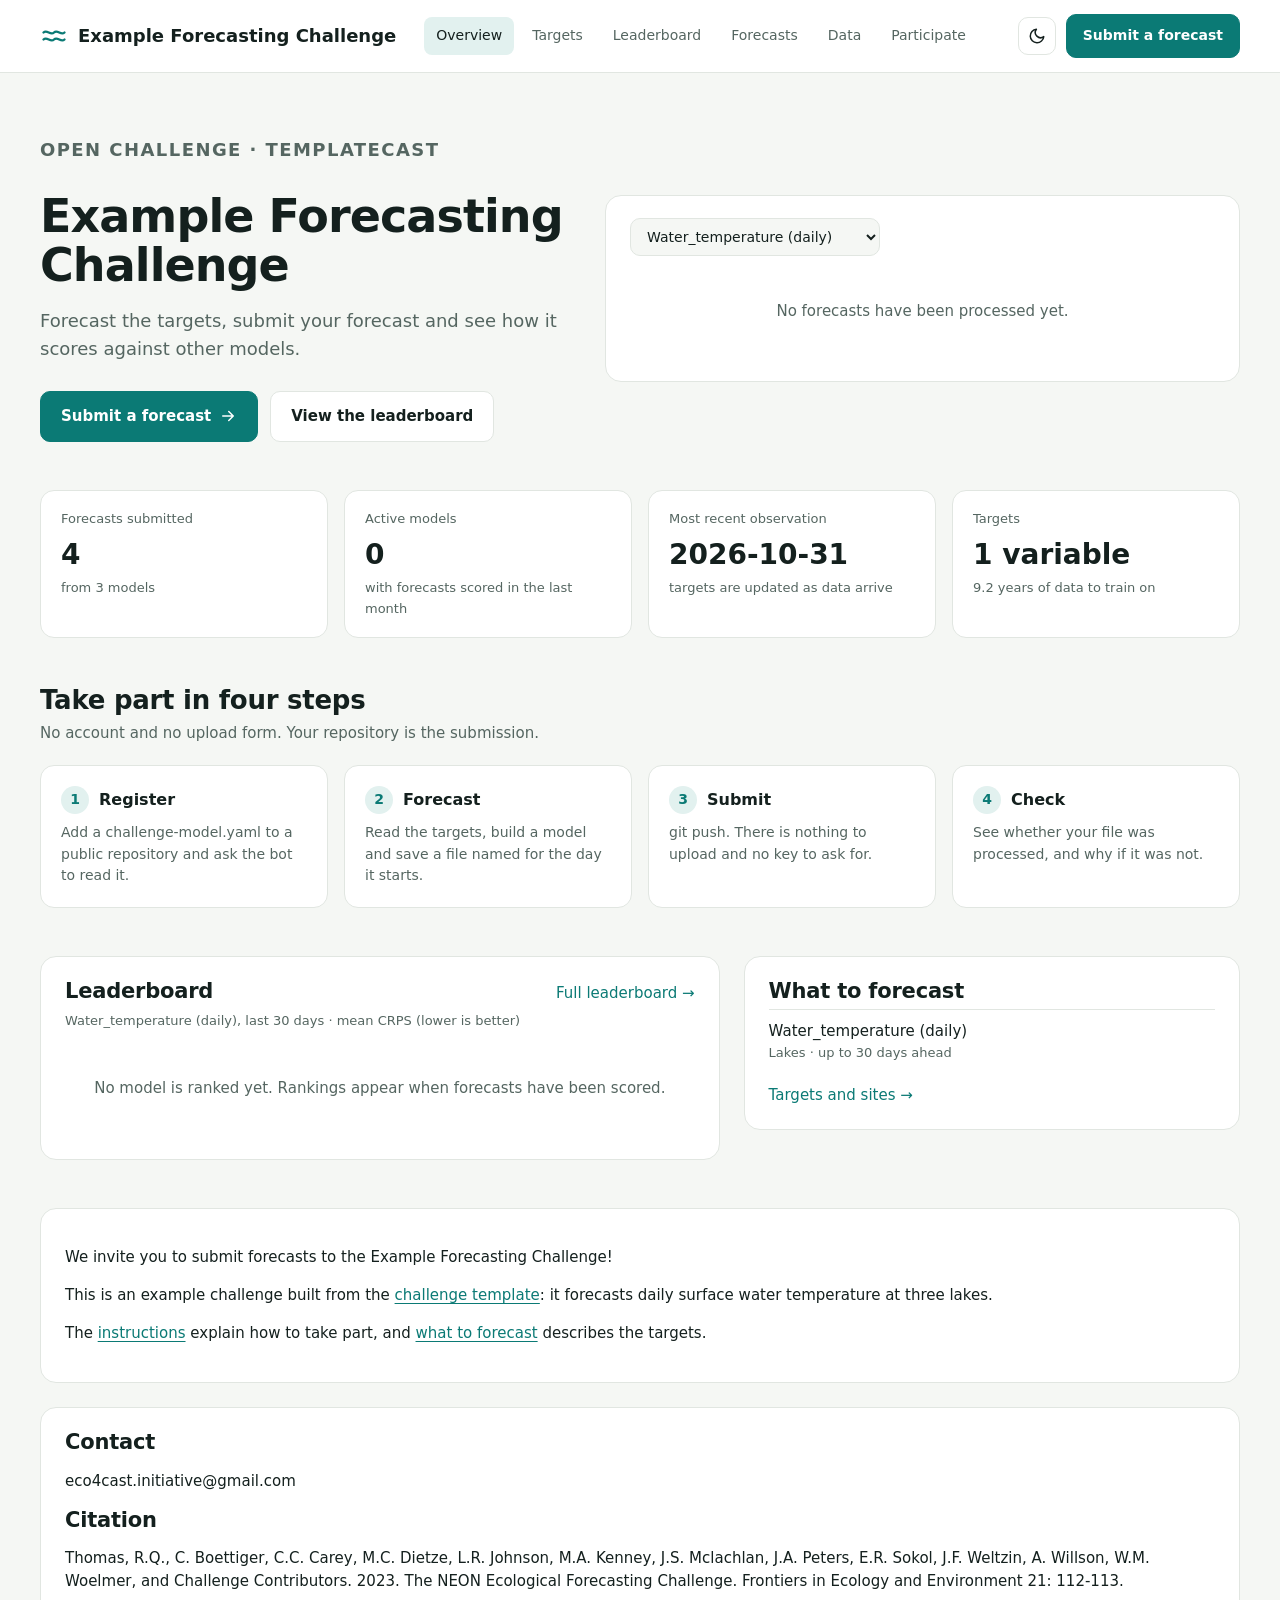
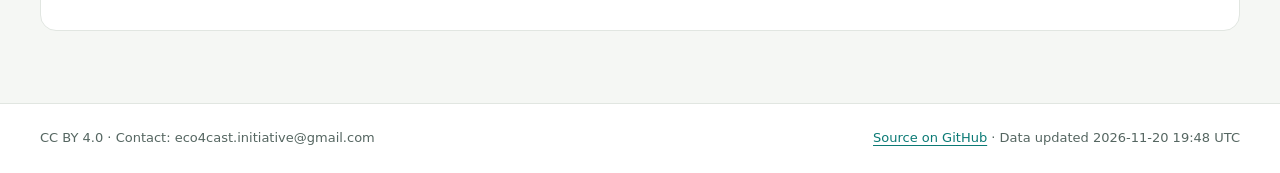
==== commit 97c0e0a0: "update pages" ====
--- a/index.html
+++ b/index.html
@@ -7,7 +7,7 @@
 <meta name="viewport" content="width=device-width, initial-scale=1.0, user-scalable=yes">
 
 
-<title>Forecasting Challenge – Example Forecasting Challenge</title>
+<title>Overview – Example Forecasting Challenge</title>
 <style>
 /* Default styles provided by pandoc.
 ** See https://pandoc.org/MANUAL.html#variables-for-html for config info.
@@ -26,307 +26,84 @@
   margin: 0 0.8em 0.2em -1em; /* quarto-specific, see https://github.com/quarto-dev/quarto-cli/issues/4556 */ 
   vertical-align: middle;
 }
+.display.math{display: block; text-align: center; margin: 0.5rem auto;}
 </style>
 
 
-<script src="site_libs/quarto-nav/quarto-nav.js"></script>
-<script src="site_libs/quarto-nav/headroom.min.js"></script>
-<script src="site_libs/clipboard/clipboard.min.js"></script>
-<script src="site_libs/quarto-search/autocomplete.umd.js"></script>
-<script src="site_libs/quarto-search/fuse.min.js"></script>
-<script src="site_libs/quarto-search/quarto-search.js"></script>
-<meta name="quarto:offset" content="./">
-<script src="site_libs/quarto-html/quarto.js" type="module"></script>
-<script src="site_libs/quarto-html/tabsets/tabsets.js" type="module"></script>
+<script src="site_libs/quarto-html/tabby.min.js"></script>
 <script src="site_libs/quarto-html/popper.min.js"></script>
 <script src="site_libs/quarto-html/tippy.umd.min.js"></script>
-<script src="site_libs/quarto-html/anchor.min.js"></script>
 <link href="site_libs/quarto-html/tippy.css" rel="stylesheet">
+<link href="site_libs/quarto-html/light-border.css" rel="stylesheet">
+<link href="site_libs/quarto-html/quarto-html-afe927e19676d0e50b1726048be49fb1.min.css" rel="stylesheet" append-hash="true" data-mode="light">
 <link href="site_libs/quarto-html/quarto-syntax-highlighting-bf27225e3a48a9273f3daa8f8e829971.css" rel="stylesheet" id="quarto-text-highlighting-styles">
-<script src="site_libs/bootstrap/bootstrap.min.js"></script>
-<link href="site_libs/bootstrap/bootstrap-icons.css" rel="stylesheet">
-<link href="site_libs/bootstrap/bootstrap-47fb48d67031e651012d44fee83e0b19.min.css" rel="stylesheet" append-hash="true" id="quarto-bootstrap" data-mode="light">
-<script id="quarto-search-options" type="application/json">{
-  "location": "navbar",
-  "copy-button": false,
-  "collapse-after": 3,
-  "panel-placement": "end",
-  "type": "overlay",
-  "limit": 50,
-  "keyboard-shortcut": [
-    "f",
-    "/",
-    "s"
-  ],
-  "show-item-context": false,
-  "language": {
-    "search-no-results-text": "No results",
-    "search-matching-documents-text": "matching documents",
-    "search-copy-link-title": "Copy link to search",
-    "search-hide-matches-text": "Hide additional matches",
-    "search-more-match-text": "more match in this document",
-    "search-more-matches-text": "more matches in this document",
-    "search-clear-button-title": "Clear",
-    "search-text-placeholder": "",
-    "search-detached-cancel-button-title": "Cancel",
-    "search-submit-button-title": "Submit",
-    "search-label": "Search"
-  }
-}</script>
-<link href="site_libs/htmltools-fill-0.5.9/fill.css" rel="stylesheet">
-<script src="site_libs/bslib-component-js-0.12.0/components.min.js"></script>
-<script src="site_libs/bslib-component-js-0.12.0/web-components.min.js" type="module"></script>
-<link href="site_libs/bslib-component-css-0.12.0/components.css" rel="stylesheet">
-<script src="site_libs/bslib-tag-require-0.12.0/tag-require.js"></script>
+<script src="js/shell.js"></script>
 
 
 <link rel="stylesheet" href="styles.css">
 </head>
 
-<body class="nav-fixed quarto-light">
-
-<div id="quarto-search-results"></div>
-  <header id="quarto-header" class="headroom fixed-top">
-    <nav class="navbar navbar-expand-lg " data-bs-theme="dark">
-      <div class="navbar-container container-fluid">
-      <div class="navbar-brand-container mx-auto">
-    <a class="navbar-brand" href="./index.html">
-    <span class="navbar-title">Example Forecasting Challenge</span>
-    </a>
-  </div>
-            <div id="quarto-search" class="" title="Search"></div>
-          <button class="navbar-toggler" type="button" data-bs-toggle="collapse" data-bs-target="#navbarCollapse" aria-controls="navbarCollapse" role="menu" aria-expanded="false" aria-label="Toggle navigation" onclick="if (window.quartoToggleHeadroom) { window.quartoToggleHeadroom(); }">
-  <span class="navbar-toggler-icon"></span>
-</button>
-          <div class="collapse navbar-collapse" id="navbarCollapse">
-            <ul class="navbar-nav navbar-nav-scroll me-auto">
-  <li class="nav-item">
-    <a class="nav-link" href="./targets.html"> <i class="bi bi-bullseye" role="img">
-</i> 
-<span class="menu-text">What to forecast</span></a>
-  </li>  
-  <li class="nav-item">
-    <a class="nav-link" href="./instructions.html"> <i class="bi bi-info-square" role="img">
-</i> 
-<span class="menu-text">How to forecast</span></a>
-  </li>  
-  <li class="nav-item">
-    <a class="nav-link" href="./performance.html"> <i class="bi bi-droplet" role="img">
-</i> 
-<span class="menu-text">Forecast performance</span></a>
-  </li>  
-  <li class="nav-item">
-    <a class="nav-link" href="./catalog.html"> <i class="bi bi-book" role="img">
-</i> 
-<span class="menu-text">Forecast catalog</span></a>
-  </li>  
-</ul>
-          </div> <!-- /navcollapse -->
-            <div class="quarto-navbar-tools">
+<body>
+
+<header class="hub-header"><div class="hub-header-inner">
+<a class="hub-brand" href="index.html">
+<svg width="28" height="28" viewbox="0 0 24 24" fill="none" stroke-width="2" stroke-linecap="round" stroke-linejoin="round" aria-hidden="true"><path d="M3 9c3-3 6 3 9 0s6 3 9 0M3 15c3-3 6 3 9 0s6 3 9 0"></path></svg>
+<span>Example Forecasting Challenge</span></a>
+<nav class="hub-nav" aria-label="Main">
+<a href="index.html">Overview</a>
+<a href="targets.html">Targets</a>
+<a href="leaderboard.html">Leaderboard</a>
+<a href="forecasts.html">Forecasts</a>
+<a href="data.html">Data</a>
+<a href="participate.html">Participate</a>
+</nav>
+<div class="hub-header-actions">
+<button class="hub-theme" id="hub-theme" type="button" aria-label="Switch theme"><svg width="18" height="18" viewbox="0 0 24 24" fill="none" stroke="currentColor" stroke-width="2" stroke-linecap="round" stroke-linejoin="round" aria-hidden="true"><path d="M21 12.8A9 9 0 1111.2 3a7 7 0 009.8 9.8z"></path></svg></button>
+<a class="btn btn-primary" href="participate.html">Submit a forecast</a>
+</div></div></header>
+<main class="hub-main" id="main"><header id="title-block-header" class="quarto-title-block"></header>
+
+
+
+
+<div id="app">
+<noscript>
+This page needs JavaScript to draw its charts and tables.
+</noscript>
 </div>
-      </div> <!-- /container-fluid -->
-    </nav>
-</header>
-<!-- content -->
-<div id="quarto-content" class="quarto-container page-columns page-rows-contents page-layout-full page-navbar">
-<!-- sidebar -->
-<!-- margin-sidebar -->
-    <div id="quarto-margin-sidebar" class="sidebar margin-sidebar">
-        <nav id="TOC" role="doc-toc" class="toc-active">
-    <h2 id="toc-title">On this page</h2>
-   
-  <ul>
-  <li><a href="#contact" id="toc-contact" class="nav-link active" data-scroll-target="#contact">Contact</a></li>
-  <li><a href="#citation" id="toc-citation" class="nav-link" data-scroll-target="#citation">Citation</a></li>
-  </ul>
-<div class="toc-actions"><ul><li><a href="https://github.com/rqthomas/challenge-template/blob/main/index.qmd" class="toc-action"><i class="bi bi-github"></i>View source</a></li><li><a href="https://github.com/rqthomas/challenge-template/issues/new" class="toc-action"><i class="bi empty"></i>Report an issue</a></li></ul></div></nav>
-    </div>
-<!-- main -->
-<main class="content column-page-left" id="quarto-document-content">
-
-<header id="title-block-header" class="quarto-title-block default">
-<div class="quarto-title">
-<h1 class="title">Forecasting Challenge</h1>
-</div>
-
-
-
-<div class="quarto-title-meta column-page-left">
-
-    
-  
-    
-  </div>
-  
-
-
-</header>
-
-
+<script type="module">
+import { init } from "./js/pages/overview.js";
+init();
+</script>
+<div class="card mt-lg">
 <!-- The home page text above the headline numbers. Replace with your own:
      what the challenge is, who runs it and why. Other files you can add in
      this folder are listed in ?challengeci::render_dashboard. -->
 <p>We invite you to submit forecasts to the Example Forecasting Challenge!</p>
 <p>This is an example challenge built from the <a href="https://github.com/eco4cast/challenge-template">challenge template</a>: it forecasts daily surface water temperature at three lakes.</p>
 <p>The <a href="./instructions.html">instructions</a> explain how to take part, and <a href="./targets.html">what to forecast</a> describes the targets.</p>
-<p><br> <br></p>
-<div class="cell">
-<div class="cell-output-display">
-<div class="bslib-grid bslib-mb-spacing html-fill-item" data-require-bs-caller="layout_column_wrap()" data-require-bs-version="5" style="grid-template-columns:repeat(auto-fit, minmax(min(250px, 100%), 1fr));grid-auto-rows:1fr;--bslib-grid-height:auto;--bslib-grid-height-mobile:auto;">
-<div class="bslib-grid-item bslib-gap-spacing html-fill-container">
-<div class="card bslib-card bslib-mb-spacing html-fill-item html-fill-container bslib-value-box bg-success showcase-left-center" data-bslib-card-init="" data-require-bs-caller="card() value_box()" data-require-bs-version="5 5">
-<div class="card-body bslib-gap-spacing html-fill-item html-fill-container" style="margin-top:auto;margin-bottom:auto;flex:1 1 auto; padding:0;">
-<div class="value-box-grid html-fill-item" style="--bslib-grid-height:auto;--bslib-grid-height-mobile:auto;---bslib-value-box-showcase-w:30%;---bslib-value-box-showcase-w-fs:1fr;---bslib-value-box-showcase-max-h:100px;---bslib-value-box-showcase-max-h-fs:67%;">
-<div class="value-box-showcase html-fill-item html-fill-container"><svg xmlns="http://www.w3.org/2000/svg" viewbox="0 0 16 16" class="bi bi-graph-up " style="height:1em;width:1em;fill:currentColor;vertical-align:-0.125em;" aria-hidden="true" role="img"><path fill-rule="evenodd" d="M0 0h1v15h15v1H0V0Zm14.817 3.113a.5.5 0 0 1 .07.704l-4.5 5.5a.5.5 0 0 1-.74.037L7.06 6.767l-3.656 5.027a.5.5 0 0 1-.808-.588l4-5.5a.5.5 0 0 1 .758-.06l2.609 2.61 4.15-5.073a.5.5 0 0 1 .704-.07Z"></path></svg></div>
-<div class="value-box-area html-fill-item html-fill-container">
-<p class="value-box-title">Total forecasts submitted to the templatecast Challenge</p>
-<p class="value-box-value">4</p>
 </div>
-</div>
-</div>
-<script data-bslib-card-init="">bslib.Card.initializeAllCards();</script>
-</div>
-</div>
-<div class="bslib-grid-item bslib-gap-spacing html-fill-container">
-<div class="card bslib-card bslib-mb-spacing html-fill-item html-fill-container bslib-value-box bg-info showcase-left-center" data-bslib-card-init="" data-require-bs-caller="card() value_box()" data-require-bs-version="5 5">
-<div class="card-body bslib-gap-spacing html-fill-item html-fill-container" style="margin-top:auto;margin-bottom:auto;flex:1 1 auto; padding:0;">
-<div class="value-box-grid html-fill-item" style="--bslib-grid-height:auto;--bslib-grid-height-mobile:auto;---bslib-value-box-showcase-w:30%;---bslib-value-box-showcase-w-fs:1fr;---bslib-value-box-showcase-max-h:100px;---bslib-value-box-showcase-max-h-fs:67%;">
-<div class="value-box-showcase html-fill-item html-fill-container"><svg xmlns="http://www.w3.org/2000/svg" viewbox="0 0 16 16" class="bi bi-bullseye " style="height:1em;width:1em;fill:currentColor;vertical-align:-0.125em;" aria-hidden="true" role="img"><path d="M8 15A7 7 0 1 1 8 1a7 7 0 0 1 0 14zm0 1A8 8 0 1 0 8 0a8 8 0 0 0 0 16z"></path>
-<path d="M8 13A5 5 0 1 1 8 3a5 5 0 0 1 0 10zm0 1A6 6 0 1 0 8 2a6 6 0 0 0 0 12z"></path>
-<path d="M8 11a3 3 0 1 1 0-6 3 3 0 0 1 0 6zm0 1a4 4 0 1 0 0-8 4 4 0 0 0 0 8z"></path>
-<path d="M9.5 8a1.5 1.5 0 1 1-3 0 1.5 1.5 0 0 1 3 0z"></path></svg></div>
-<div class="value-box-area html-fill-item html-fill-container">
-<p class="value-box-title">Most recent data for model training</p>
-<p class="value-box-value">2026-10-31</p>
-</div>
-</div>
-</div>
-<script data-bslib-card-init="">bslib.Card.initializeAllCards();</script>
-</div>
-</div>
-<div class="bslib-grid-item bslib-gap-spacing html-fill-container">
-<div class="card bslib-card bslib-mb-spacing html-fill-item html-fill-container bslib-value-box bg-info showcase-left-center" data-bslib-card-init="" data-require-bs-caller="card() value_box()" data-require-bs-version="5 5">
-<div class="card-body bslib-gap-spacing html-fill-item html-fill-container" style="margin-top:auto;margin-bottom:auto;flex:1 1 auto; padding:0;">
-<div class="value-box-grid html-fill-item" style="--bslib-grid-height:auto;--bslib-grid-height-mobile:auto;---bslib-value-box-showcase-w:30%;---bslib-value-box-showcase-w-fs:1fr;---bslib-value-box-showcase-max-h:100px;---bslib-value-box-showcase-max-h-fs:67%;">
-<div class="value-box-showcase html-fill-item html-fill-container"><svg xmlns="http://www.w3.org/2000/svg" viewbox="0 0 16 16" class="bi bi-bullseye " style="height:1em;width:1em;fill:currentColor;vertical-align:-0.125em;" aria-hidden="true" role="img"><path d="M8 15A7 7 0 1 1 8 1a7 7 0 0 1 0 14zm0 1A8 8 0 1 0 8 0a8 8 0 0 0 0 16z"></path>
-<path d="M8 13A5 5 0 1 1 8 3a5 5 0 0 1 0 10zm0 1A6 6 0 1 0 8 2a6 6 0 0 0 0 12z"></path>
-<path d="M8 11a3 3 0 1 1 0-6 3 3 0 0 1 0 6zm0 1a4 4 0 1 0 0-8 4 4 0 0 0 0 8z"></path>
-<path d="M9.5 8a1.5 1.5 0 1 1-3 0 1.5 1.5 0 0 1 3 0z"></path></svg></div>
-<div class="value-box-area html-fill-item html-fill-container">
-<p class="value-box-title">Number of years of data for model training</p>
-<p class="value-box-value">9.21</p>
-</div>
-</div>
-</div>
-<script data-bslib-card-init="">bslib.Card.initializeAllCards();</script>
-</div>
-</div>
-<div class="bslib-grid-item bslib-gap-spacing html-fill-container">
-<div class="card bslib-card bslib-mb-spacing html-fill-item html-fill-container bslib-value-box bg-success showcase-left-center" data-bslib-card-init="" data-require-bs-caller="card() value_box()" data-require-bs-version="5 5">
-<div class="card-body bslib-gap-spacing html-fill-item html-fill-container" style="margin-top:auto;margin-bottom:auto;flex:1 1 auto; padding:0;">
-<div class="value-box-grid html-fill-item" style="--bslib-grid-height:auto;--bslib-grid-height-mobile:auto;---bslib-value-box-showcase-w:30%;---bslib-value-box-showcase-w-fs:1fr;---bslib-value-box-showcase-max-h:100px;---bslib-value-box-showcase-max-h-fs:67%;">
-<div class="value-box-showcase html-fill-item html-fill-container"><svg xmlns="http://www.w3.org/2000/svg" viewbox="0 0 16 16" class="bi bi-clipboard-data " style="height:1em;width:1em;fill:currentColor;vertical-align:-0.125em;" aria-hidden="true" role="img"><path d="M4 11a1 1 0 1 1 2 0v1a1 1 0 1 1-2 0v-1zm6-4a1 1 0 1 1 2 0v5a1 1 0 1 1-2 0V7zM7 9a1 1 0 0 1 2 0v3a1 1 0 1 1-2 0V9z"></path>
-<path d="M4 1.5H3a2 2 0 0 0-2 2V14a2 2 0 0 0 2 2h10a2 2 0 0 0 2-2V3.5a2 2 0 0 0-2-2h-1v1h1a1 1 0 0 1 1 1V14a1 1 0 0 1-1 1H3a1 1 0 0 1-1-1V3.5a1 1 0 0 1 1-1h1v-1z"></path>
-<path d="M9.5 1a.5.5 0 0 1 .5.5v1a.5.5 0 0 1-.5.5h-3a.5.5 0 0 1-.5-.5v-1a.5.5 0 0 1 .5-.5h3zm-3-1A1.5 1.5 0 0 0 5 1.5v1A1.5 1.5 0 0 0 6.5 4h3A1.5 1.5 0 0 0 11 2.5v-1A1.5 1.5 0 0 0 9.5 0h-3z"></path></svg></div>
-<div class="value-box-area html-fill-item html-fill-container">
-<p class="value-box-title">Number of variables being forecasted</p>
-<p class="value-box-value">1</p>
-</div>
-</div>
-</div>
-<script data-bslib-card-init="">bslib.Card.initializeAllCards();</script>
-</div>
-</div>
-</div>
-</div>
-</div>
-<p><br> <br></p>
+<div class="card mt">
 <!-- Default end of the home page. A challenge replaces it with its own
      _content/home-more.qmd in its dashboard folder. -->
-<section id="contact" class="level2">
-<h2 class="anchored" data-anchor-id="contact">Contact</h2>
+<h2 id="contact">Contact</h2>
 <p>eco4cast.initiative@gmail.com</p>
-</section>
-<section id="citation" class="level2">
-<h2 class="anchored" data-anchor-id="citation">Citation</h2>
+<h2 id="citation">Citation</h2>
 <p>Thomas, R.Q., C. Boettiger, C.C. Carey, M.C. Dietze, L.R. Johnson, M.A.&nbsp;Kenney, J.S. Mclachlan, J.A. Peters, E.R. Sokol, J.F. Weltzin, A. Willson, W.M. Woelmer, and Challenge Contributors. 2023. The NEON Ecological Forecasting Challenge. Frontiers in Ecology and Environment 21: 112-113.</p>
-<p><br> <br> Page last updated on 2026-11-20</p>
-
-
-</section>
-
-</main> <!-- /main -->
+</div>
+
+
+</main>
+<footer class="hub-footer"><div class="hub-footer-inner">
+<span>CC BY 4.0 · Contact: eco4cast.initiative@gmail.com</span>
+<span><a href="https://github.com/rqthomas/challenge-template">Source on GitHub</a> · <span id="hub-updated"></span></span>
+</div></footer>
 <script id="quarto-html-after-body" type="application/javascript">
   window.document.addEventListener("DOMContentLoaded", function (event) {
-    const icon = "";
-    const anchorJS = new window.AnchorJS();
-    anchorJS.options = {
-      placement: 'right',
-      icon: icon
-    };
-    anchorJS.add('.anchored');
-    const isCodeAnnotation = (el) => {
-      for (const clz of el.classList) {
-        if (clz.startsWith('code-annotation-')) {                     
-          return true;
-        }
-      }
-      return false;
-    }
-    const onCopySuccess = function(e) {
-      // button target
-      const button = e.trigger;
-      // don't keep focus
-      button.blur();
-      // flash "checked"
-      button.classList.add('code-copy-button-checked');
-      var currentTitle = button.getAttribute("title");
-      button.setAttribute("title", "Copied!");
-      let tooltip;
-      if (window.bootstrap) {
-        button.setAttribute("data-bs-toggle", "tooltip");
-        button.setAttribute("data-bs-placement", "left");
-        button.setAttribute("data-bs-title", "Copied!");
-        tooltip = new bootstrap.Tooltip(button, 
-          { trigger: "manual", 
-            customClass: "code-copy-button-tooltip",
-            offset: [0, -8]});
-        tooltip.show();    
-      }
-      setTimeout(function() {
-        if (tooltip) {
-          tooltip.hide();
-          button.removeAttribute("data-bs-title");
-          button.removeAttribute("data-bs-toggle");
-          button.removeAttribute("data-bs-placement");
-        }
-        button.setAttribute("title", currentTitle);
-        button.classList.remove('code-copy-button-checked');
-      }, 1000);
-      // clear code selection
-      e.clearSelection();
-    }
-    const getTextToCopy = function(trigger) {
-      const outerScaffold = trigger.parentElement.cloneNode(true);
-      const codeEl = outerScaffold.querySelector('code');
-      for (const childEl of codeEl.children) {
-        if (isCodeAnnotation(childEl)) {
-          childEl.remove();
-        }
-      }
-      return codeEl.innerText;
-    }
-    const clipboard = new window.ClipboardJS('.code-copy-button:not([data-in-quarto-modal])', {
-      text: getTextToCopy
+    const tabsets =  window.document.querySelectorAll(".panel-tabset-tabby")
+    tabsets.forEach(function(tabset) {
+      const tabby = new Tabby('#' + tabset.id);
     });
-    clipboard.on('success', onCopySuccess);
-    if (window.document.getElementById('quarto-embedded-source-code-modal')) {
-      const clipboardModal = new window.ClipboardJS('.code-copy-button[data-in-quarto-modal]', {
-        text: getTextToCopy,
-        container: window.document.getElementById('quarto-embedded-source-code-modal')
-      });
-      clipboardModal.on('success', onCopySuccess);
-    }
       var localhostRegex = new RegExp(/^(?:http|https):\/\/localhost\:?[0-9]*\//);
       var mailtoRegex = new RegExp(/^mailto:/);
         var filterRegex = new RegExp("https:\/\/rqthomas\.github\.io\/challenge-template\/");
@@ -356,7 +133,7 @@
         },
         interactive: true,
         interactiveBorder: 10,
-        theme: 'quarto',
+        theme: 'light-border',
         placement: 'bottom-start',
       };
       if (contentFn) {
@@ -369,22 +146,6 @@
         config.onUntrigger = onUntriggerFn;
       }
       window.tippy(el, config); 
-    }
-    const noterefs = window.document.querySelectorAll('a[role="doc-noteref"]');
-    for (var i=0; i<noterefs.length; i++) {
-      const ref = noterefs[i];
-      tippyHover(ref, function() {
-        // use id or data attribute instead here
-        let href = ref.getAttribute('data-footnote-href') || ref.getAttribute('href');
-        try { href = new URL(href).hash; } catch {}
-        const id = href.replace(/^#\/?/, "");
-        const note = window.document.getElementById(id);
-        if (note) {
-          return note.innerHTML;
-        } else {
-          return "";
-        }
-      });
     }
     const xrefs = window.document.querySelectorAll('a.quarto-xref');
     const processXRef = (id, note) => {
@@ -617,66 +378,8 @@
             }
           });
         }
-    const findCites = (el) => {
-      const parentEl = el.parentElement;
-      if (parentEl) {
-        const cites = parentEl.dataset.cites;
-        if (cites) {
-          return {
-            el,
-            cites: cites.split(' ')
-          };
-        } else {
-          return findCites(el.parentElement)
-        }
-      } else {
-        return undefined;
-      }
-    };
-    var bibliorefs = window.document.querySelectorAll('a[role="doc-biblioref"]');
-    for (var i=0; i<bibliorefs.length; i++) {
-      const ref = bibliorefs[i];
-      const citeInfo = findCites(ref);
-      if (citeInfo) {
-        tippyHover(citeInfo.el, function() {
-          var popup = window.document.createElement('div');
-          citeInfo.cites.forEach(function(cite) {
-            var citeDiv = window.document.createElement('div');
-            citeDiv.classList.add('hanging-indent');
-            citeDiv.classList.add('csl-entry');
-            var biblioDiv = window.document.getElementById('ref-' + cite);
-            if (biblioDiv) {
-              citeDiv.innerHTML = biblioDiv.innerHTML;
-            }
-            popup.appendChild(citeDiv);
-          });
-          return popup.innerHTML;
-        });
-      }
-    }
   });
   </script>
-</div> <!-- /content -->
-<footer class="footer">
-  <div class="nav-footer">
-    <div class="nav-footer-left">
-<p>CC-BY</p>
-</div>   
-    <div class="nav-footer-center">
-      &nbsp;
-    <div class="toc-actions d-sm-block d-md-none"><ul><li><a href="https://github.com/rqthomas/challenge-template/blob/main/index.qmd" class="toc-action"><i class="bi bi-github"></i>View source</a></li><li><a href="https://github.com/rqthomas/challenge-template/issues/new" class="toc-action"><i class="bi empty"></i>Report an issue</a></li></ul></div></div>
-    <div class="nav-footer-right">
-      <ul class="footer-items list-unstyled">
-    <li class="nav-item compact">
-    <a class="nav-link" href="https://github.com/rqthomas/challenge-template">
-      <i class="bi bi-github" role="img">
-</i> 
-    </a>
-  </li>  
-</ul>
-    </div>
-  </div>
-</footer>
 
 
 
--- a/site_libs/quarto-html/light-border.css
+++ b/site_libs/quarto-html/light-border.css
@@ -0,0 +1 @@
+.tippy-box[data-theme~=light-border]{background-color:#fff;background-clip:padding-box;border:1px solid rgba(0,8,16,.15);color:#333;box-shadow:0 4px 14px -2px rgba(0,8,16,.08)}.tippy-box[data-theme~=light-border]>.tippy-backdrop{background-color:#fff}.tippy-box[data-theme~=light-border]>.tippy-arrow:after,.tippy-box[data-theme~=light-border]>.tippy-svg-arrow:after{content:"";position:absolute;z-index:-1}.tippy-box[data-theme~=light-border]>.tippy-arrow:after{border-color:transparent;border-style:solid}.tippy-box[data-theme~=light-border][data-placement^=top]>.tippy-arrow:before{border-top-color:#fff}.tippy-box[data-theme~=light-border][data-placement^=top]>.tippy-arrow:after{border-top-color:rgba(0,8,16,.2);border-width:7px 7px 0;top:17px;left:1px}.tippy-box[data-theme~=light-border][data-placement^=top]>.tippy-svg-arrow>svg{top:16px}.tippy-box[data-theme~=light-border][data-placement^=top]>.tippy-svg-arrow:after{top:17px}.tippy-box[data-theme~=light-border][data-placement^=bottom]>.tippy-arrow:before{border-bottom-color:#fff;bottom:16px}.tippy-box[data-theme~=light-border][data-placement^=bottom]>.tippy-arrow:after{border-bottom-color:rgba(0,8,16,.2);border-width:0 7px 7px;bottom:17px;left:1px}.tippy-box[data-theme~=light-border][data-placement^=bottom]>.tippy-svg-arrow>svg{bottom:16px}.tippy-box[data-theme~=light-border][data-placement^=bottom]>.tippy-svg-arrow:after{bottom:17px}.tippy-box[data-theme~=light-border][data-placement^=left]>.tippy-arrow:before{border-left-color:#fff}.tippy-box[data-theme~=light-border][data-placement^=left]>.tippy-arrow:after{border-left-color:rgba(0,8,16,.2);border-width:7px 0 7px 7px;left:17px;top:1px}.tippy-box[data-theme~=light-border][data-placement^=left]>.tippy-svg-arrow>svg{left:11px}.tippy-box[data-theme~=light-border][data-placement^=left]>.tippy-svg-arrow:after{left:12px}.tippy-box[data-theme~=light-border][data-placement^=right]>.tippy-arrow:before{border-right-color:#fff;right:16px}.tippy-box[data-theme~=light-border][data-placement^=right]>.tippy-arrow:after{border-width:7px 7px 7px 0;right:17px;top:1px;border-right-color:rgba(0,8,16,.2)}.tippy-box[data-theme~=light-border][data-placement^=right]>.tippy-svg-arrow>svg{right:11px}.tippy-box[data-theme~=light-border][data-placement^=right]>.tippy-svg-arrow:after{right:12px}.tippy-box[data-theme~=light-border]>.tippy-svg-arrow{fill:#fff}.tippy-box[data-theme~=light-border]>.tippy-svg-arrow:after{background-image:url([data-uri]);background-size:16px 6px;width:16px;height:6px}
--- a/styles.css
+++ b/styles.css
@@ -0,0 +1,320 @@
+/* Dashboard styles. Plain CSS, no framework: the pages are Quarto output plus
+   the modules in js/. The colours, fonts and page width are tokens at the top,
+   so a challenge restyles the site by overriding them in a challenge.css in
+   its dashboard folder (loaded after this file when it exists). */
+
+:root {
+  --bg: #f5f7f4;
+  --surface: #ffffff;
+  --ink: #14201e;
+  --muted: #556661;
+  --line: #e1e6e1;
+  --accent: #0b7a75;
+  --accent-soft: #e2f1ef;
+  --on-accent: #ffffff;
+  --amber: #a8480a;
+  --amber-soft: #fbefe1;
+  --ok: #1b7a4b;
+  --ok-soft: #e4f3ea;
+  --bad: #b42318;
+  --bad-soft: #fbe9e7;
+  --code-bg: #eef2ee;
+  --c1: #0b7a75;
+  --c2: #a8480a;
+  --c3: #5b4fc9;
+  --c4: #b8336a;
+  --c5: #2f6f9f;
+  --c6: #7a6b1f;
+  --page: 1200px;
+  --radius: 14px;
+  --font: "Inter", system-ui, -apple-system, "Segoe UI", sans-serif;
+  --font-display: "Space Grotesk", var(--font);
+  --font-mono: "JetBrains Mono", ui-monospace, SFMono-Regular, Menlo, monospace;
+  color-scheme: light;
+}
+
+@media (prefers-color-scheme: dark) {
+  :root:not([data-theme="light"]) {
+    --bg: #0e1614;
+    --surface: #15211e;
+    --ink: #e7efec;
+    --muted: #9db0aa;
+    --line: #27373a;
+    --accent: #46c7bc;
+    --accent-soft: #12302d;
+    --on-accent: #06201e;
+    --amber: #f0a862;
+    --amber-soft: #33241a;
+    --ok: #5ad08d;
+    --ok-soft: #14301f;
+    --bad: #ff8a7a;
+    --bad-soft: #3a1b17;
+    --code-bg: #0b1311;
+    --c1: #46c7bc;
+    --c2: #f0a862;
+    --c3: #9d93ff;
+    --c4: #f58ab6;
+    --c5: #7db8e8;
+    --c6: #d9c35e;
+    color-scheme: dark;
+  }
+}
+
+:root[data-theme="dark"] {
+  --bg: #0e1614;
+  --surface: #15211e;
+  --ink: #e7efec;
+  --muted: #9db0aa;
+  --line: #27373a;
+  --accent: #46c7bc;
+  --accent-soft: #12302d;
+  --on-accent: #06201e;
+  --amber: #f0a862;
+  --amber-soft: #33241a;
+  --ok: #5ad08d;
+  --ok-soft: #14301f;
+  --bad: #ff8a7a;
+  --bad-soft: #3a1b17;
+  --code-bg: #0b1311;
+  --c1: #46c7bc;
+  --c2: #f0a862;
+  --c3: #9d93ff;
+  --c4: #f58ab6;
+  --c5: #7db8e8;
+  --c6: #d9c35e;
+  color-scheme: dark;
+}
+
+/* Page ------------------------------------------------------------------ */
+
+html { scroll-behavior: smooth; }
+body {
+  margin: 0;
+  background: var(--bg);
+  color: var(--ink);
+  font-family: var(--font);
+  font-size: 15px;
+  line-height: 1.55;
+}
+a { color: var(--accent); }
+a:hover { color: var(--ink); }
+h1, h2, h3 { font-family: var(--font-display); line-height: 1.15; letter-spacing: -0.01em; }
+code, pre, kbd { font-family: var(--font-mono); font-size: 13px; }
+:focus-visible { outline: 2px solid var(--accent); outline-offset: 2px; }
+
+.hub-main { max-width: var(--page); margin: 0 auto; padding: 40px 32px 72px; }
+#title-block-header { margin-bottom: 24px; }
+#title-block-header h1.title { font-size: 36px; margin: 0 0 8px; font-weight: 700; }
+.hub-main img { max-width: 100%; height: auto; }
+.hub-main table { border-collapse: collapse; }
+.hub-main table:not(.hub-table) td, .hub-main table:not(.hub-table) th {
+  padding: 6px 12px; border-bottom: 1px solid var(--line); text-align: left;
+}
+.hub-main pre { background: var(--code-bg); border-radius: 10px; padding: 12px 14px; overflow-x: auto; }
+.hub-main pre code { background: none; padding: 0; }
+.hub-main code { background: var(--code-bg); border-radius: 5px; padding: 1px 5px; }
+.hub-main .panel-tabset ul { list-style: none; display: flex; flex-wrap: wrap; gap: 6px; padding: 0; margin: 0 0 14px; }
+.hub-main .panel-tabset ul a {
+  display: inline-block; padding: 6px 14px; border: 1px solid var(--line); border-radius: 8px;
+  background: var(--surface); color: var(--ink); text-decoration: none; font-weight: 500;
+}
+.hub-main .panel-tabset ul a.active { background: var(--accent); color: var(--on-accent); border-color: var(--accent); }
+
+/* Header and footer -------------------------------------------------------- */
+
+.hub-header { background: var(--surface); border-bottom: 1px solid var(--line); }
+.hub-header-inner {
+  max-width: var(--page); margin: 0 auto; padding: 14px 32px;
+  display: flex; flex-wrap: wrap; align-items: center; gap: 12px 28px;
+}
+.hub-brand { display: flex; align-items: center; gap: 10px; text-decoration: none; color: var(--ink); }
+.hub-brand svg { stroke: var(--accent); flex: none; }
+.hub-brand span { font-family: var(--font-display); font-weight: 600; font-size: 18px; }
+.hub-nav { display: flex; flex-wrap: wrap; gap: 4px 6px; flex: 1 1 auto; }
+.hub-nav a {
+  padding: 8px 12px; border-radius: 8px; text-decoration: none; color: var(--muted);
+  font-weight: 500; font-size: 14px;
+}
+.hub-nav a:hover { color: var(--ink); }
+.hub-nav a[aria-current="page"] { color: var(--ink); background: var(--accent-soft); }
+.hub-header-actions { display: flex; align-items: center; gap: 10px; }
+.hub-theme {
+  cursor: pointer; border: 1px solid var(--line); background: var(--surface); color: var(--ink);
+  border-radius: 10px; width: 38px; height: 38px; display: inline-flex; align-items: center; justify-content: center;
+}
+.hub-footer { border-top: 1px solid var(--line); background: var(--surface); }
+.hub-footer-inner {
+  max-width: var(--page); margin: 0 auto; padding: 24px 32px; display: flex; flex-wrap: wrap;
+  gap: 8px 32px; justify-content: space-between; font-size: 13px; color: var(--muted);
+}
+
+/* Components -------------------------------------------------------------- */
+
+.btn {
+  display: inline-flex; align-items: center; gap: 8px; padding: 10px 16px; border-radius: 10px;
+  border: 1px solid var(--line); background: var(--surface); color: var(--ink);
+  text-decoration: none; font: inherit; font-weight: 600; font-size: 14px; cursor: pointer;
+}
+.btn:hover { color: var(--ink); border-color: var(--accent); }
+.btn-primary { background: var(--accent); color: var(--on-accent); border-color: var(--accent); }
+.btn-primary:hover { color: var(--on-accent); opacity: 0.9; }
+.btn-lg { padding: 13px 20px; font-size: 15px; }
+.card { background: var(--surface); border: 1px solid var(--line); border-radius: 16px; padding: 22px 24px; }
+.card h2 { font-size: 21px; margin: 0 0 6px; font-weight: 600; }
+.card h3 { font-size: 17px; margin: 0 0 6px; font-weight: 600; }
+.muted { color: var(--muted); }
+.small { font-size: 13px; }
+.mono { font-family: var(--font-mono); }
+.eyebrow { margin: 0 0 14px; font-size: 13px; font-weight: 600; letter-spacing: 0.08em; text-transform: uppercase; color: var(--accent); }
+.page-title { font-size: 36px; margin: 0 0 8px; font-weight: 700; }
+.page-lead { margin: 0 0 28px; color: var(--muted); max-width: 680px; }
+.section-title { font-size: 26px; margin: 0 0 6px; font-weight: 600; }
+.row { display: flex; flex-wrap: wrap; gap: 24px; align-items: flex-start; }
+.row > .grow { flex: 1 1 360px; min-width: 0; }
+.row > .grow-2 { flex: 2 1 480px; min-width: 0; }
+.row > .grow-3 { flex: 3 1 560px; min-width: 0; }
+.stack { display: flex; flex-direction: column; gap: 20px; }
+.gap-sm { display: flex; flex-wrap: wrap; gap: 6px; }
+.mt { margin-top: 24px; }
+.mt-lg { margin-top: 48px; }
+.mb { margin-bottom: 24px; }
+
+.pill {
+  display: inline-block; font-size: 12px; font-weight: 600; padding: 2px 10px; border-radius: 999px;
+  background: var(--accent-soft); color: var(--accent); white-space: nowrap;
+}
+.pill-ok { background: var(--ok-soft); color: var(--ok); }
+.pill-bad { background: var(--bad-soft); color: var(--bad); }
+.pill-warn { background: var(--amber-soft); color: var(--amber); }
+.pill-base { background: var(--line); color: var(--muted); }
+
+.chip {
+  cursor: pointer; border: 1px solid var(--line); border-radius: 8px; padding: 7px 14px; font: inherit;
+  font-size: 14px; font-weight: 500; background: var(--surface); color: var(--ink);
+}
+.chip:hover { border-color: var(--accent); }
+.chip[aria-pressed="true"] { background: var(--accent); color: var(--on-accent); border-color: var(--accent); }
+.chip-round { border-radius: 999px; padding: 5px 12px; font-size: 12px; font-weight: 600; }
+.field-label {
+  display: block; font-size: 12px; font-weight: 600; color: var(--muted); text-transform: uppercase;
+  letter-spacing: 0.06em; margin-bottom: 6px;
+}
+.input, .select {
+  font: inherit; font-size: 14px; border: 1px solid var(--line); border-radius: 10px; padding: 9px 12px;
+  background: var(--bg); color: var(--ink); min-width: 0;
+}
+.input.mono { font-family: var(--font-mono); font-size: 13px; }
+.filters {
+  display: flex; flex-wrap: wrap; gap: 18px 32px; align-items: flex-end; background: var(--surface);
+  border: 1px solid var(--line); border-radius: var(--radius); padding: 16px 20px; margin-bottom: 20px;
+}
+.banner {
+  display: flex; gap: 14px; align-items: flex-start; border-radius: var(--radius); padding: 14px 20px;
+  margin-bottom: 28px; border: 1px solid; font-size: 14px;
+}
+.banner svg { flex: none; margin-top: 2px; }
+.banner-private { background: var(--amber-soft); color: var(--amber); border-color: var(--amber); }
+.banner-public { background: var(--ok-soft); color: var(--ok); border-color: var(--ok); }
+.empty, .loading { padding: 36px 24px; text-align: center; color: var(--muted); }
+.error-box { border-radius: var(--radius); padding: 16px 20px; background: var(--bad-soft); color: var(--bad); }
+
+.stats { display: flex; flex-wrap: wrap; gap: 16px; }
+.stat { flex: 1 1 200px; background: var(--surface); border: 1px solid var(--line); border-radius: var(--radius); padding: 18px 20px; }
+.stat-label { font-size: 13px; color: var(--muted); }
+.stat-value { font-family: var(--font-display); font-weight: 600; font-size: 28px; margin: 4px 0 2px; font-variant-numeric: tabular-nums; }
+.stat-note { font-size: 13px; color: var(--muted); }
+
+.hero { display: flex; flex-wrap: wrap; gap: 40px; align-items: center; }
+.hero-text { flex: 1 1 420px; min-width: 0; }
+.hero-text h1 { margin: 0 0 16px; font-weight: 700; font-size: 46px; line-height: 1.08; letter-spacing: -0.02em; }
+.hero-text p { margin: 0 0 28px; font-size: 18px; color: var(--muted); max-width: 520px; }
+.hero-chart { flex: 1 1 480px; min-width: 0; }
+
+.steps { display: flex; flex-wrap: wrap; gap: 16px; }
+.step { flex: 1 1 240px; background: var(--surface); border: 1px solid var(--line); border-radius: var(--radius); padding: 20px; color: var(--ink); text-decoration: none; display: block; }
+.step:hover { color: var(--ink); border-color: var(--accent); }
+.step-head { display: flex; align-items: center; gap: 10px; margin-bottom: 8px; font-weight: 600; font-size: 16px; }
+.step-n { width: 28px; height: 28px; border-radius: 50%; background: var(--accent-soft); color: var(--accent); display: inline-flex; align-items: center; justify-content: center; font-weight: 600; font-size: 14px; flex: none; }
+.step p { margin: 0; color: var(--muted); font-size: 14px; }
+
+.numbered { list-style: none; margin: 0; padding: 0; display: flex; flex-direction: column; gap: 20px; }
+.numbered > li { background: var(--surface); border: 1px solid var(--line); border-radius: 16px; padding: 22px 26px; }
+.numbered h2 { display: flex; align-items: center; gap: 12px; margin: 0 0 10px; font-size: 21px; font-weight: 600; }
+.numbered h2 .step-n { background: var(--accent); color: var(--on-accent); width: 30px; height: 30px; }
+
+/* Leaderboard rows and tables ---------------------------------------------- */
+
+.rank-row { display: flex; align-items: center; gap: 14px; padding: 11px 12px; border-radius: 10px; text-decoration: none; color: var(--ink); }
+.rank-row:hover { background: var(--accent-soft); color: var(--ink); }
+.rank-row.is-mine { background: var(--accent-soft); }
+.rank-n { width: 22px; color: var(--muted); font-variant-numeric: tabular-nums; font-weight: 600; }
+.rank-name { flex: 1 1 150px; min-width: 0; font-weight: 500; overflow: hidden; text-overflow: ellipsis; white-space: nowrap; }
+.rank-bar { flex: 1 1 140px; }
+.rank-val { width: 56px; text-align: right; font-variant-numeric: tabular-nums; font-weight: 600; }
+.bar { display: block; height: 8px; border-radius: 4px; background: var(--line); overflow: hidden; }
+.bar > span { display: block; height: 100%; background: var(--accent); }
+
+.table-wrap { overflow-x: auto; }
+.hub-table { width: 100%; border-collapse: collapse; font-size: 14px; }
+.hub-table th {
+  text-align: left; font-size: 12px; text-transform: uppercase; letter-spacing: 0.06em; color: var(--muted);
+  font-weight: 600; padding: 12px 12px; white-space: nowrap; border: 0;
+}
+.hub-table td { padding: 12px 12px; border: 0; border-top: 1px solid var(--line); vertical-align: middle; }
+.hub-table th:first-child, .hub-table td:first-child { padding-left: 24px; }
+.hub-table th:last-child, .hub-table td:last-child { padding-right: 24px; }
+.hub-table .num { text-align: right; font-variant-numeric: tabular-nums; }
+.hub-table tbody tr:hover td { background: var(--accent-soft); }
+.hub-table tr.is-mine td { background: var(--accent-soft); }
+.hub-table a { color: var(--ink); font-weight: 600; text-decoration: none; }
+.hub-table a:hover { color: var(--accent); }
+.table-foot { padding: 14px 24px; border-top: 1px solid var(--line); display: flex; flex-wrap: wrap; gap: 8px 24px; justify-content: space-between; font-size: 13px; color: var(--muted); }
+.card.flush { padding: 0; overflow: hidden; }
+.card.flush > .card-head { padding: 18px 24px 8px; }
+.dl { display: grid; grid-template-columns: max-content 1fr; gap: 10px 20px; margin: 0; font-size: 14px; }
+.dl dt { color: var(--muted); }
+.dl dd { margin: 0; }
+
+/* Charts -------------------------------------------------------------------- */
+
+.chart { width: 100%; height: auto; display: block; overflow: visible; }
+.chart text { font-family: var(--font); font-size: 11px; fill: var(--muted); }
+.chart .grid { stroke: var(--line); stroke-width: 1; }
+.chart .zero { stroke: var(--muted); stroke-width: 1.5; }
+.chart .ref { stroke: var(--muted); stroke-dasharray: 4 4; }
+.chart .cursor { stroke: var(--ink); stroke-width: 1.5; }
+.chart .obs { fill: var(--ink); }
+.legend { display: flex; flex-wrap: wrap; gap: 6px 20px; padding: 6px 4px 10px; font-size: 13px; color: var(--muted); }
+.legend span { display: inline-flex; align-items: center; gap: 6px; }
+.swatch { width: 12px; height: 12px; border-radius: 3px; flex: none; display: inline-block; }
+.range { flex: 1 1 280px; min-width: 0; accent-color: var(--accent); }
+.model-list { display: flex; flex-direction: column; gap: 4px; max-height: 420px; overflow-y: auto; }
+.model-toggle {
+  cursor: pointer; display: flex; align-items: center; gap: 10px; text-align: left; border: 1px solid var(--line);
+  border-radius: 10px; padding: 9px 12px; font: inherit; font-size: 14px; background: var(--surface); color: var(--muted);
+}
+.model-toggle[aria-pressed="true"] { background: var(--accent-soft); border-color: var(--accent); color: var(--ink); }
+.model-toggle .name { flex: 1 1 auto; min-width: 0; overflow: hidden; text-overflow: ellipsis; white-space: nowrap; font-weight: 500; }
+.model-toggle .val { font-size: 12px; color: var(--muted); font-variant-numeric: tabular-nums; }
+
+.result-row { padding: 10px 0; border-top: 1px solid var(--line); }
+.result-row .top { display: flex; justify-content: space-between; gap: 10px; align-items: center; }
+.result-row code { min-width: 0; overflow: hidden; text-overflow: ellipsis; white-space: nowrap; background: none; padding: 0; }
+
+.dataset-nav { display: flex; flex-direction: column; gap: 6px; flex: 1 1 240px; max-width: 280px; }
+.dataset-btn { cursor: pointer; text-align: left; border: 1px solid var(--line); border-radius: 12px; padding: 12px 16px; background: var(--surface); color: var(--ink); font: inherit; }
+.dataset-btn[aria-pressed="true"] { background: var(--accent-soft); border-color: var(--accent); }
+.dataset-btn .t { font-weight: 600; font-size: 15px; display: block; }
+.dataset-btn .s { font-size: 13px; color: var(--muted); display: block; }
+.sticky { position: sticky; top: 16px; }
+
+@media (max-width: 640px) {
+  .hub-main { padding: 28px 16px 56px; }
+  .hub-header-inner, .hub-footer-inner { padding-left: 16px; padding-right: 16px; }
+  .hero-text h1 { font-size: 34px; }
+  .page-title, #title-block-header h1.title { font-size: 30px; }
+  .rank-bar { display: none; }
+  .sticky { position: static; }
+}
+
+@media (prefers-reduced-motion: reduce) { html { scroll-behavior: auto; } }
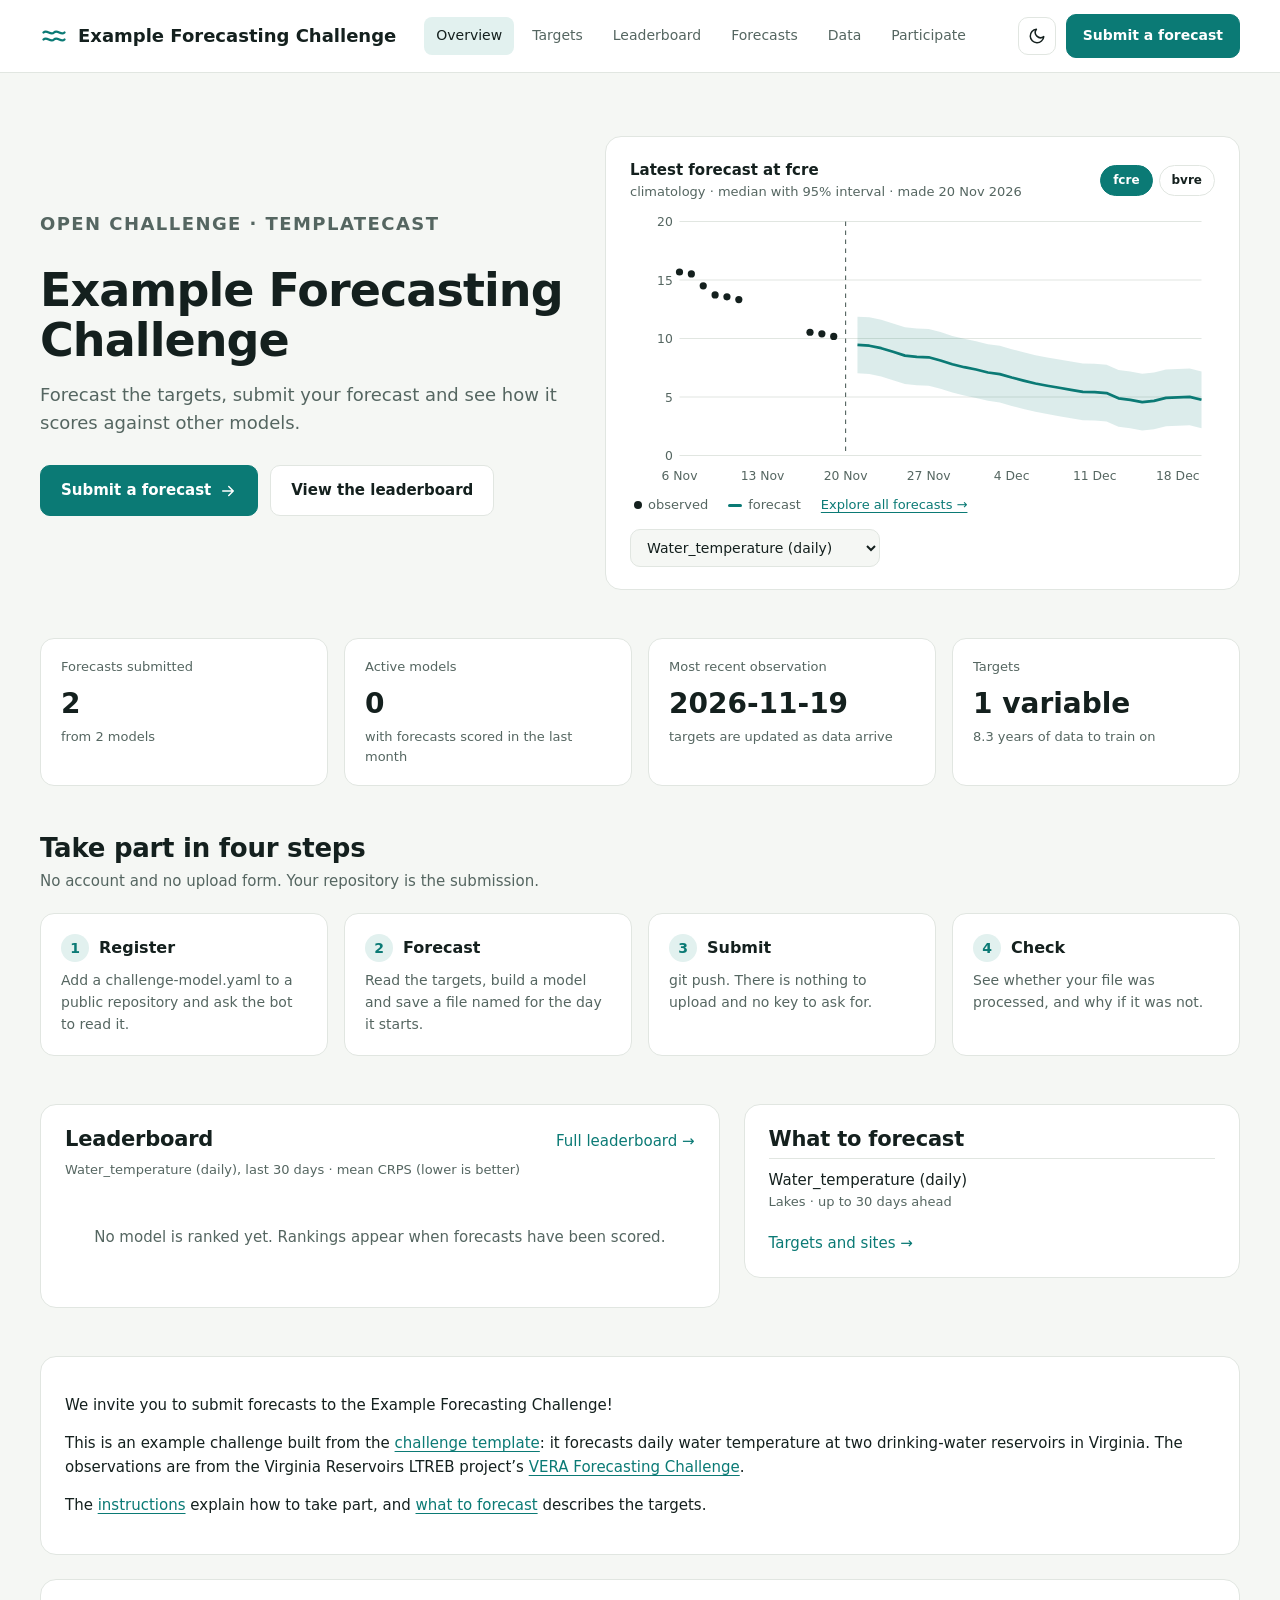
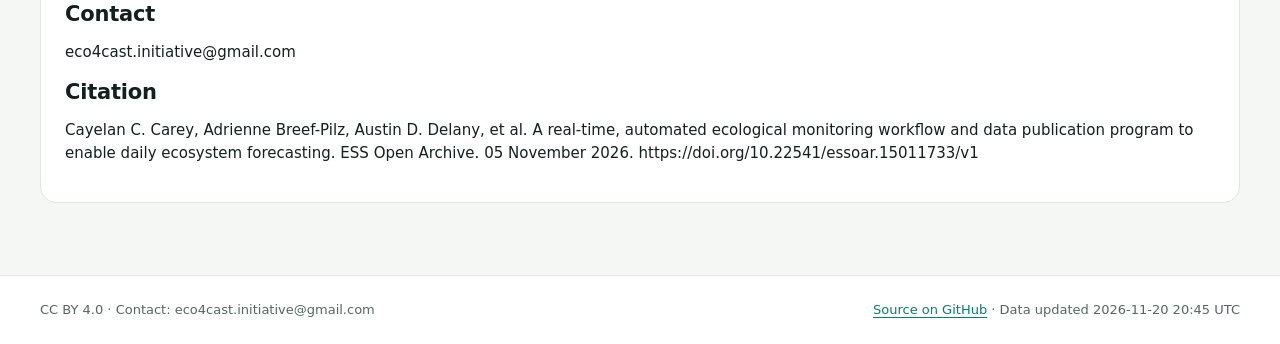
==== commit 8f3a8f66: "update pages" ====
--- a/index.html
+++ b/index.html
@@ -80,7 +80,7 @@
      what the challenge is, who runs it and why. Other files you can add in
      this folder are listed in ?challengeci::render_dashboard. -->
 <p>We invite you to submit forecasts to the Example Forecasting Challenge!</p>
-<p>This is an example challenge built from the <a href="https://github.com/eco4cast/challenge-template">challenge template</a>: it forecasts daily surface water temperature at three lakes.</p>
+<p>This is an example challenge built from the <a href="https://github.com/eco4cast/challenge-template">challenge template</a>: it forecasts daily water temperature at two drinking-water reservoirs in Virginia. The observations are from the Virginia Reservoirs LTREB project’s <a href="https://www.ltreb-reservoirs.org/vera4cast/">VERA Forecasting Challenge</a>.</p>
 <p>The <a href="./instructions.html">instructions</a> explain how to take part, and <a href="./targets.html">what to forecast</a> describes the targets.</p>
 </div>
 <div class="card mt">
@@ -89,7 +89,7 @@
 <h2 id="contact">Contact</h2>
 <p>eco4cast.initiative@gmail.com</p>
 <h2 id="citation">Citation</h2>
-<p>Thomas, R.Q., C. Boettiger, C.C. Carey, M.C. Dietze, L.R. Johnson, M.A.&nbsp;Kenney, J.S. Mclachlan, J.A. Peters, E.R. Sokol, J.F. Weltzin, A. Willson, W.M. Woelmer, and Challenge Contributors. 2023. The NEON Ecological Forecasting Challenge. Frontiers in Ecology and Environment 21: 112-113.</p>
+<p>Cayelan C. Carey, Adrienne Breef-Pilz, Austin D. Delany, et al.&nbsp;A real-time, automated ecological monitoring workflow and data publication program to enable daily ecosystem forecasting. ESS Open Archive. 05 November 2026. https://doi.org/10.22541/essoar.15011733/v1</p>
 </div>
 
 
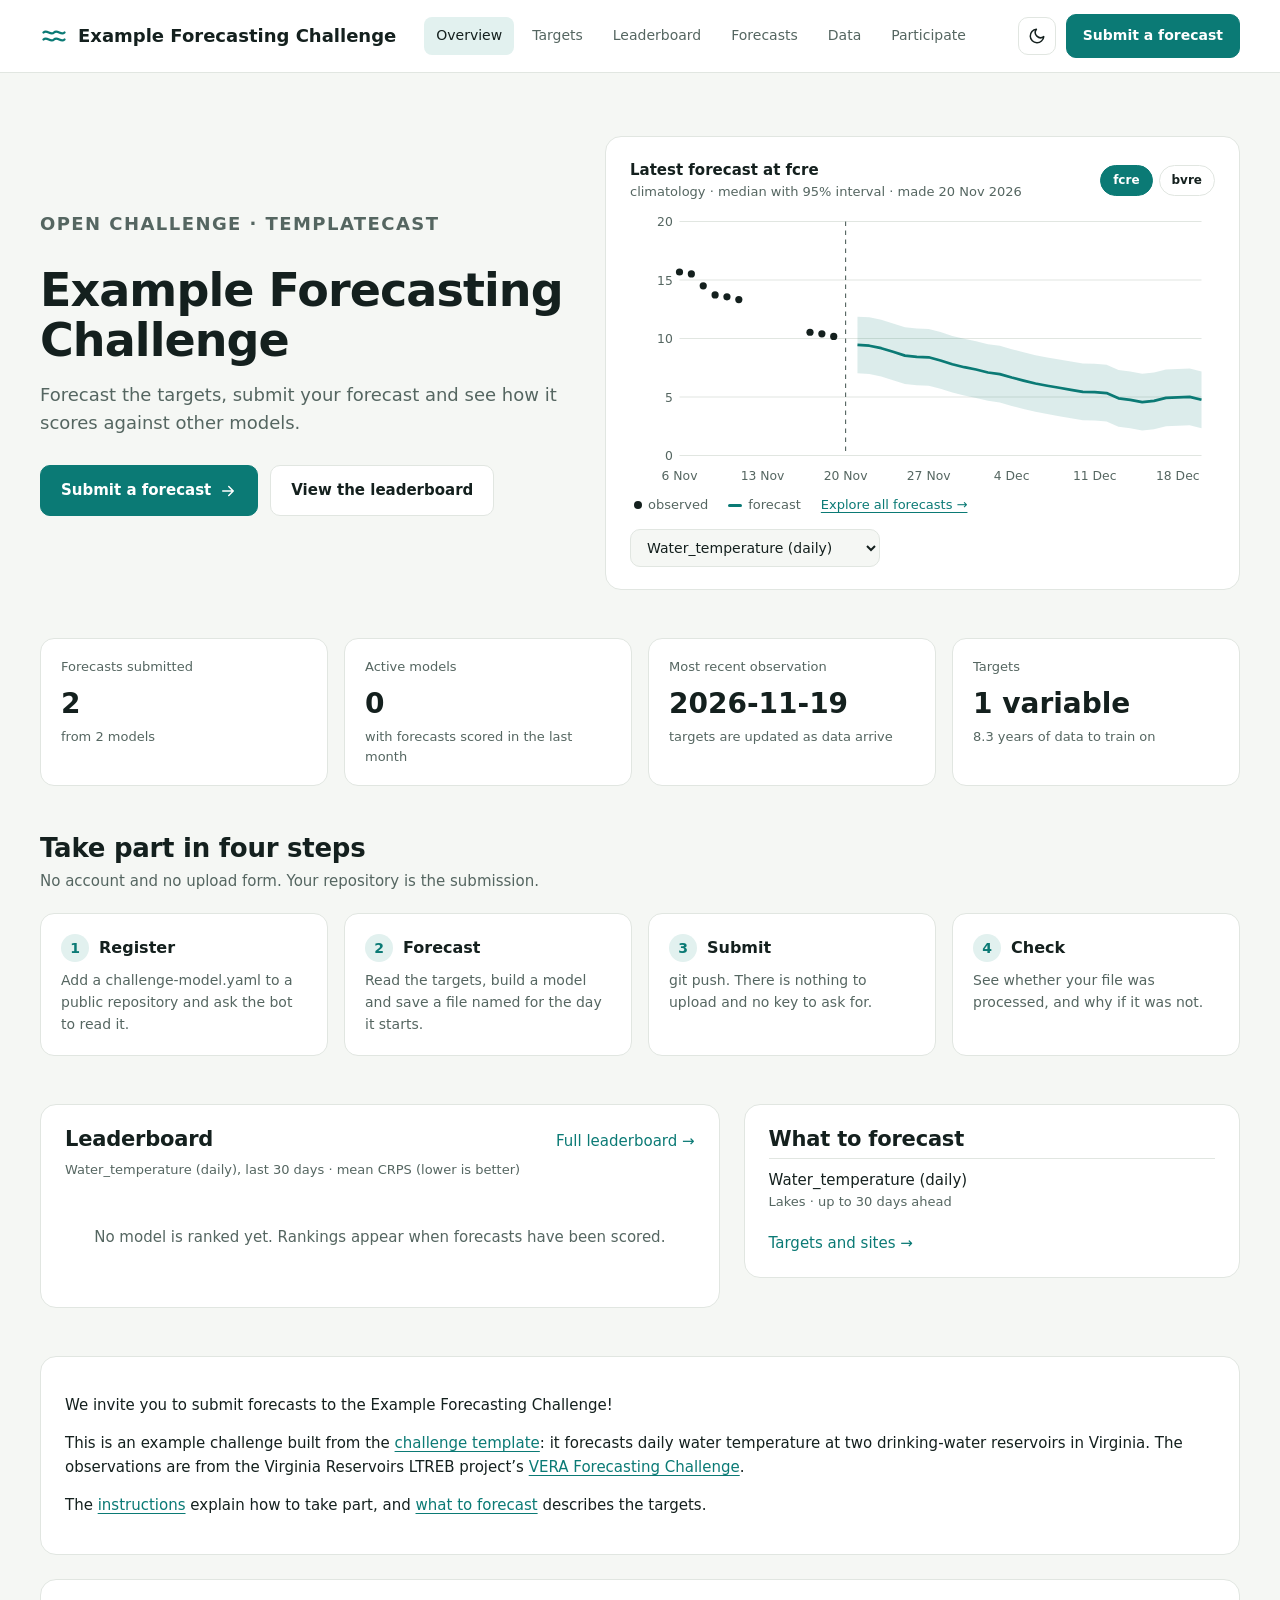
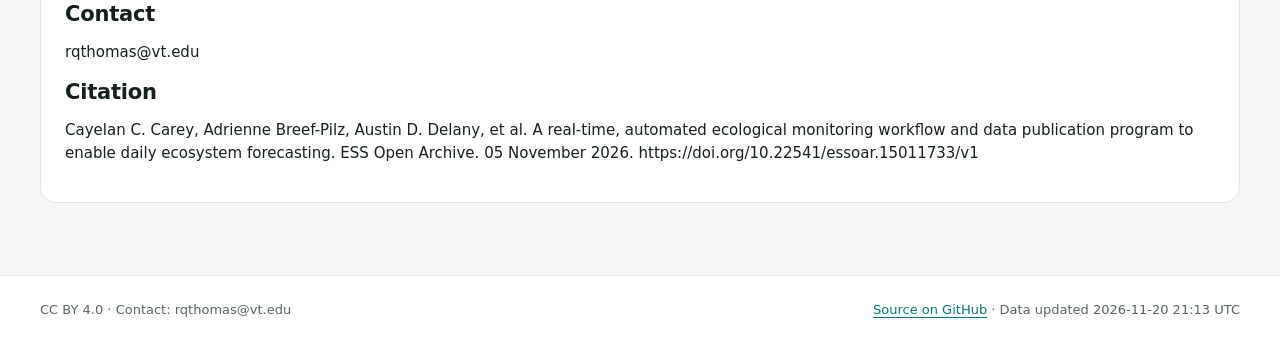
==== commit 807b5d25: "update pages" ====
--- a/index.html
+++ b/index.html
@@ -87,7 +87,7 @@
 <!-- Default end of the home page. A challenge replaces it with its own
      _content/home-more.qmd in its dashboard folder. -->
 <h2 id="contact">Contact</h2>
-<p>eco4cast.initiative@gmail.com</p>
+<p>rqthomas@vt.edu</p>
 <h2 id="citation">Citation</h2>
 <p>Cayelan C. Carey, Adrienne Breef-Pilz, Austin D. Delany, et al.&nbsp;A real-time, automated ecological monitoring workflow and data publication program to enable daily ecosystem forecasting. ESS Open Archive. 05 November 2026. https://doi.org/10.22541/essoar.15011733/v1</p>
 </div>
@@ -95,7 +95,7 @@
 
 </main>
 <footer class="hub-footer"><div class="hub-footer-inner">
-<span>CC BY 4.0 · Contact: eco4cast.initiative@gmail.com</span>
+<span>CC BY 4.0 · Contact: rqthomas@vt.edu</span>
 <span><a href="https://github.com/rqthomas/challenge-template">Source on GitHub</a> · <span id="hub-updated"></span></span>
 </div></footer>
 <script id="quarto-html-after-body" type="application/javascript">
